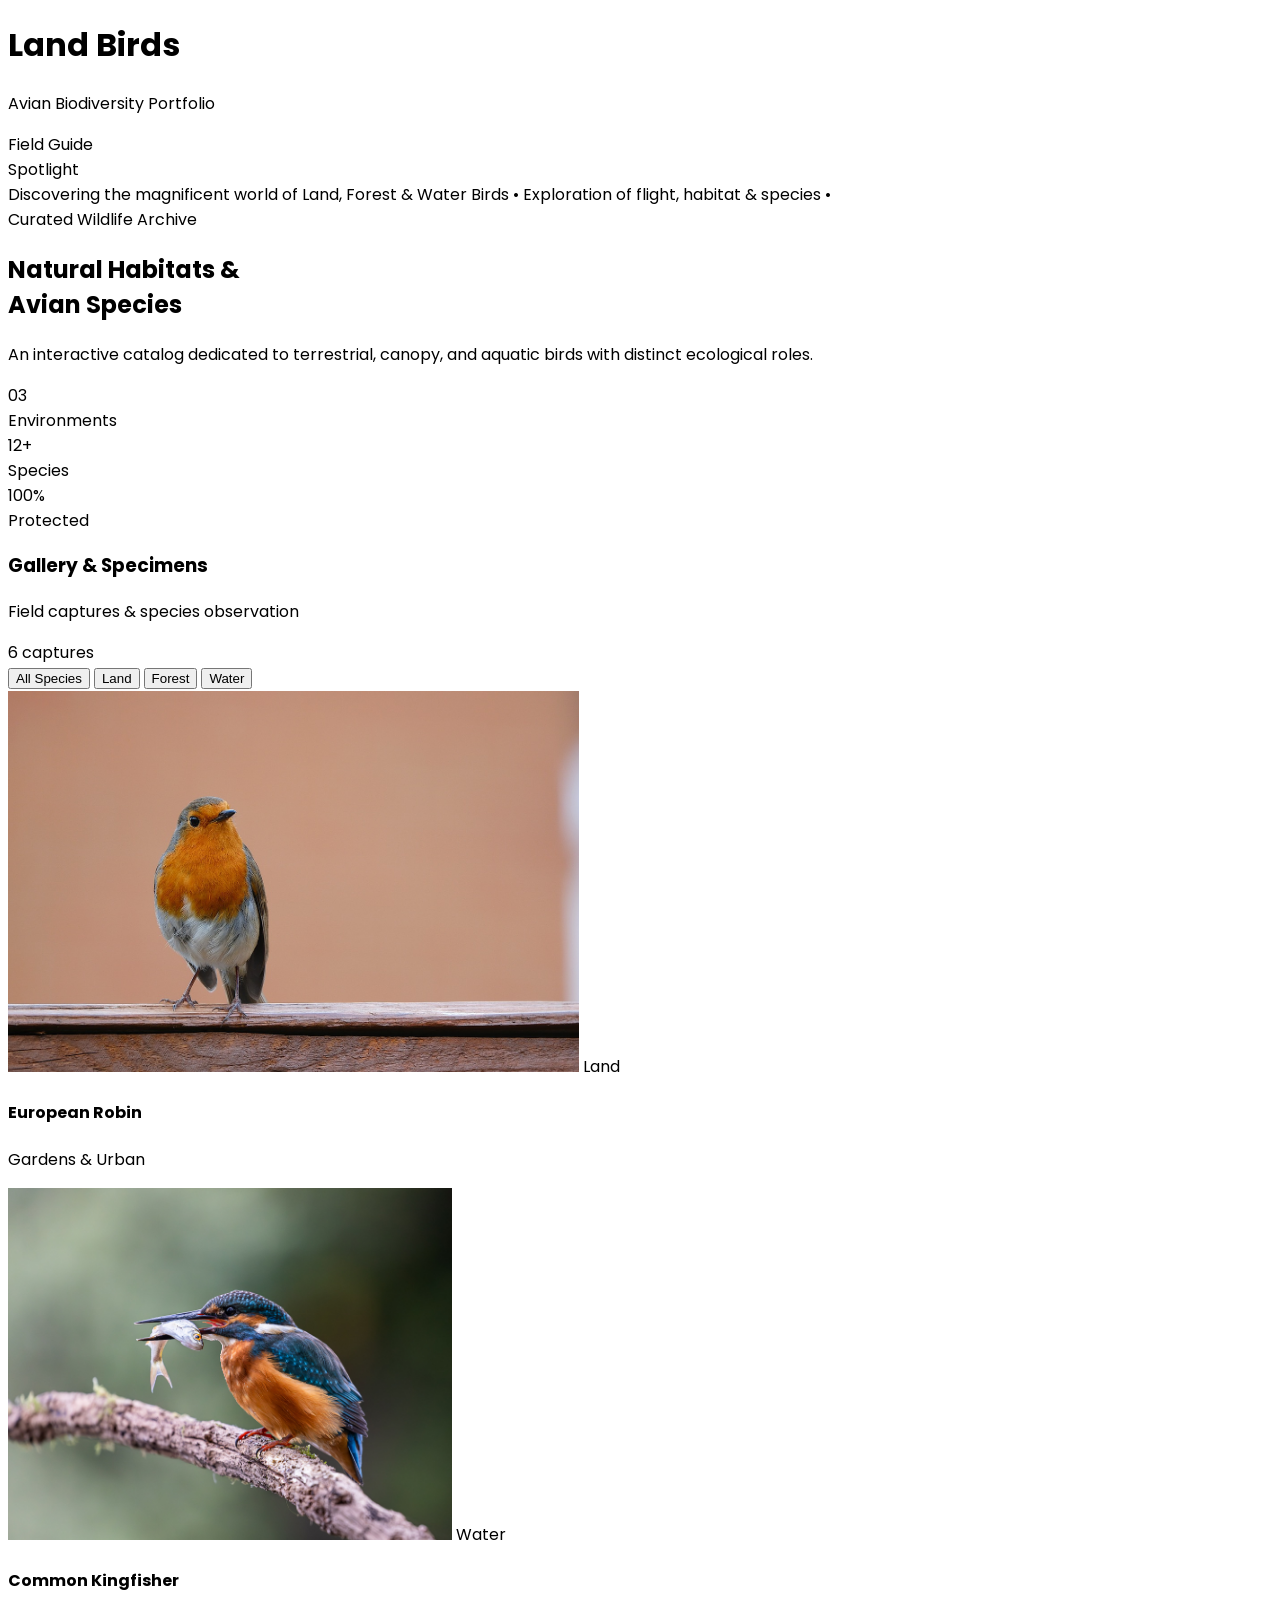
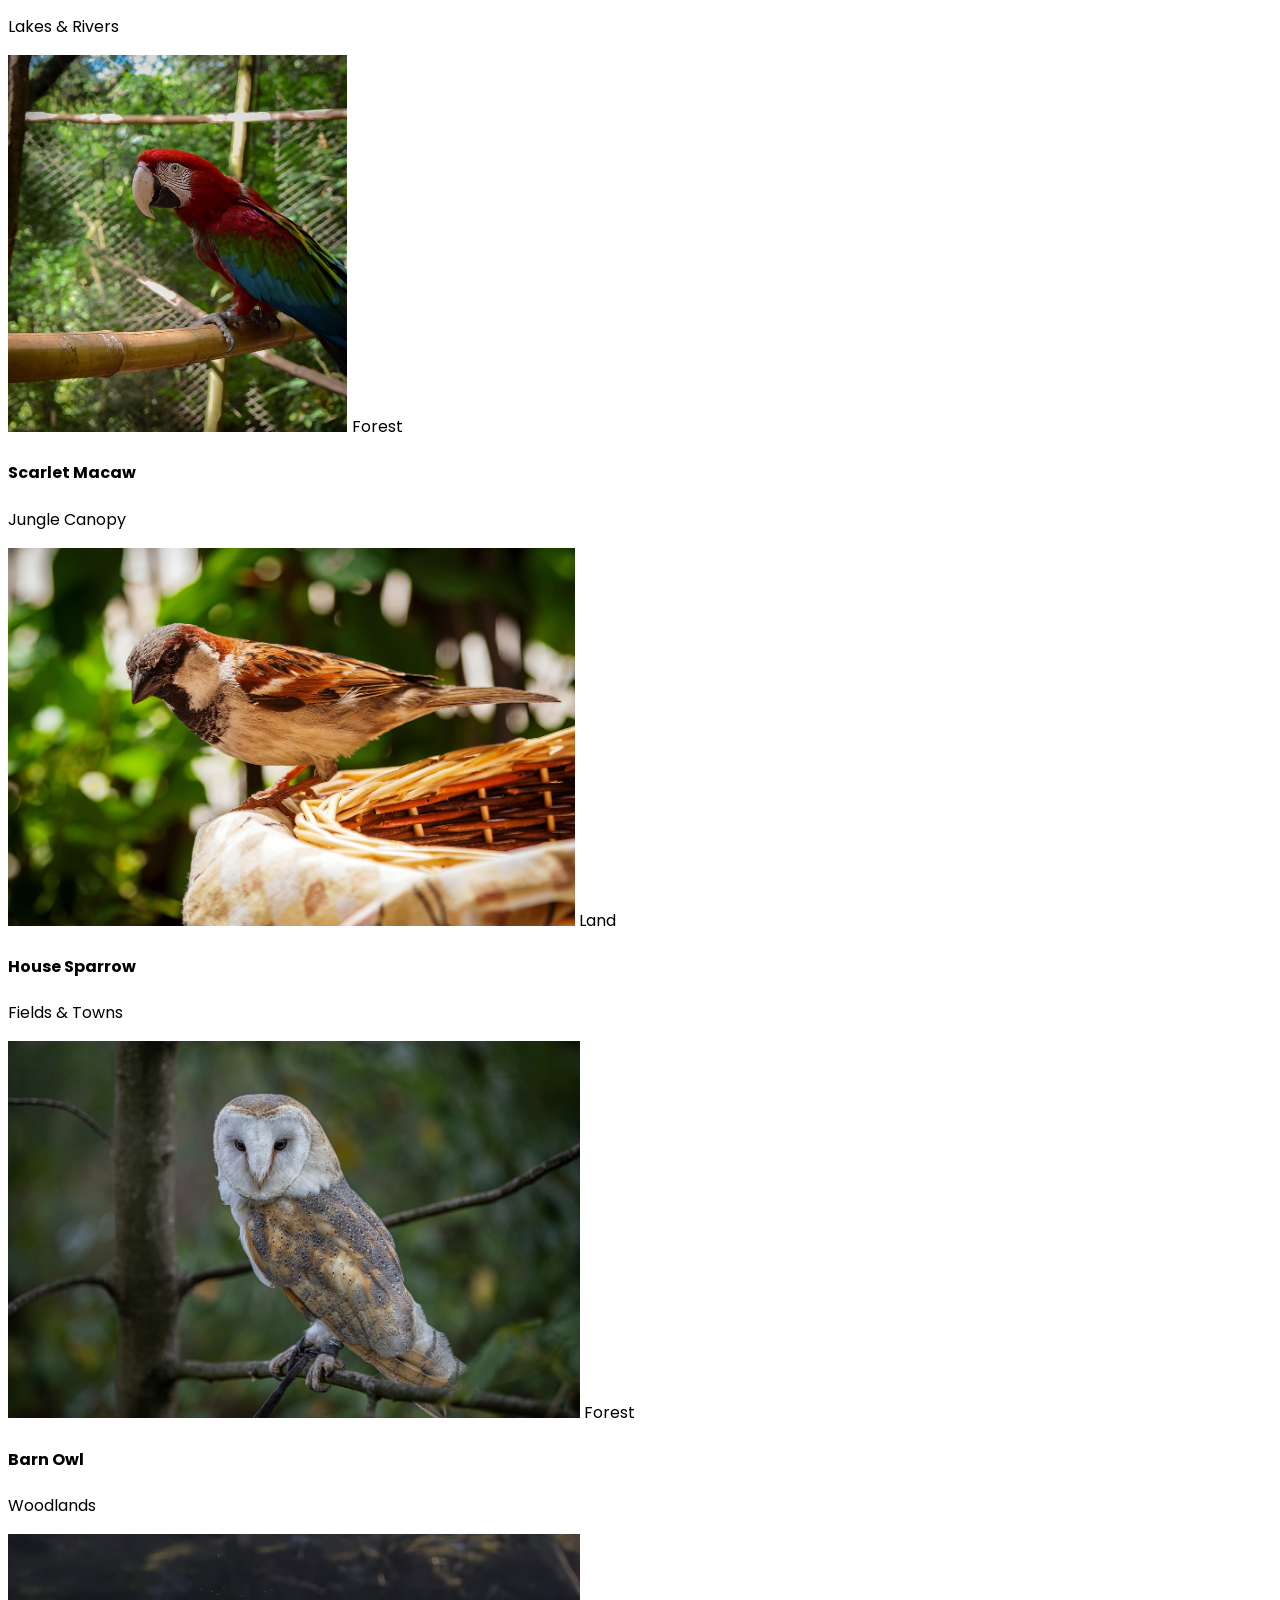
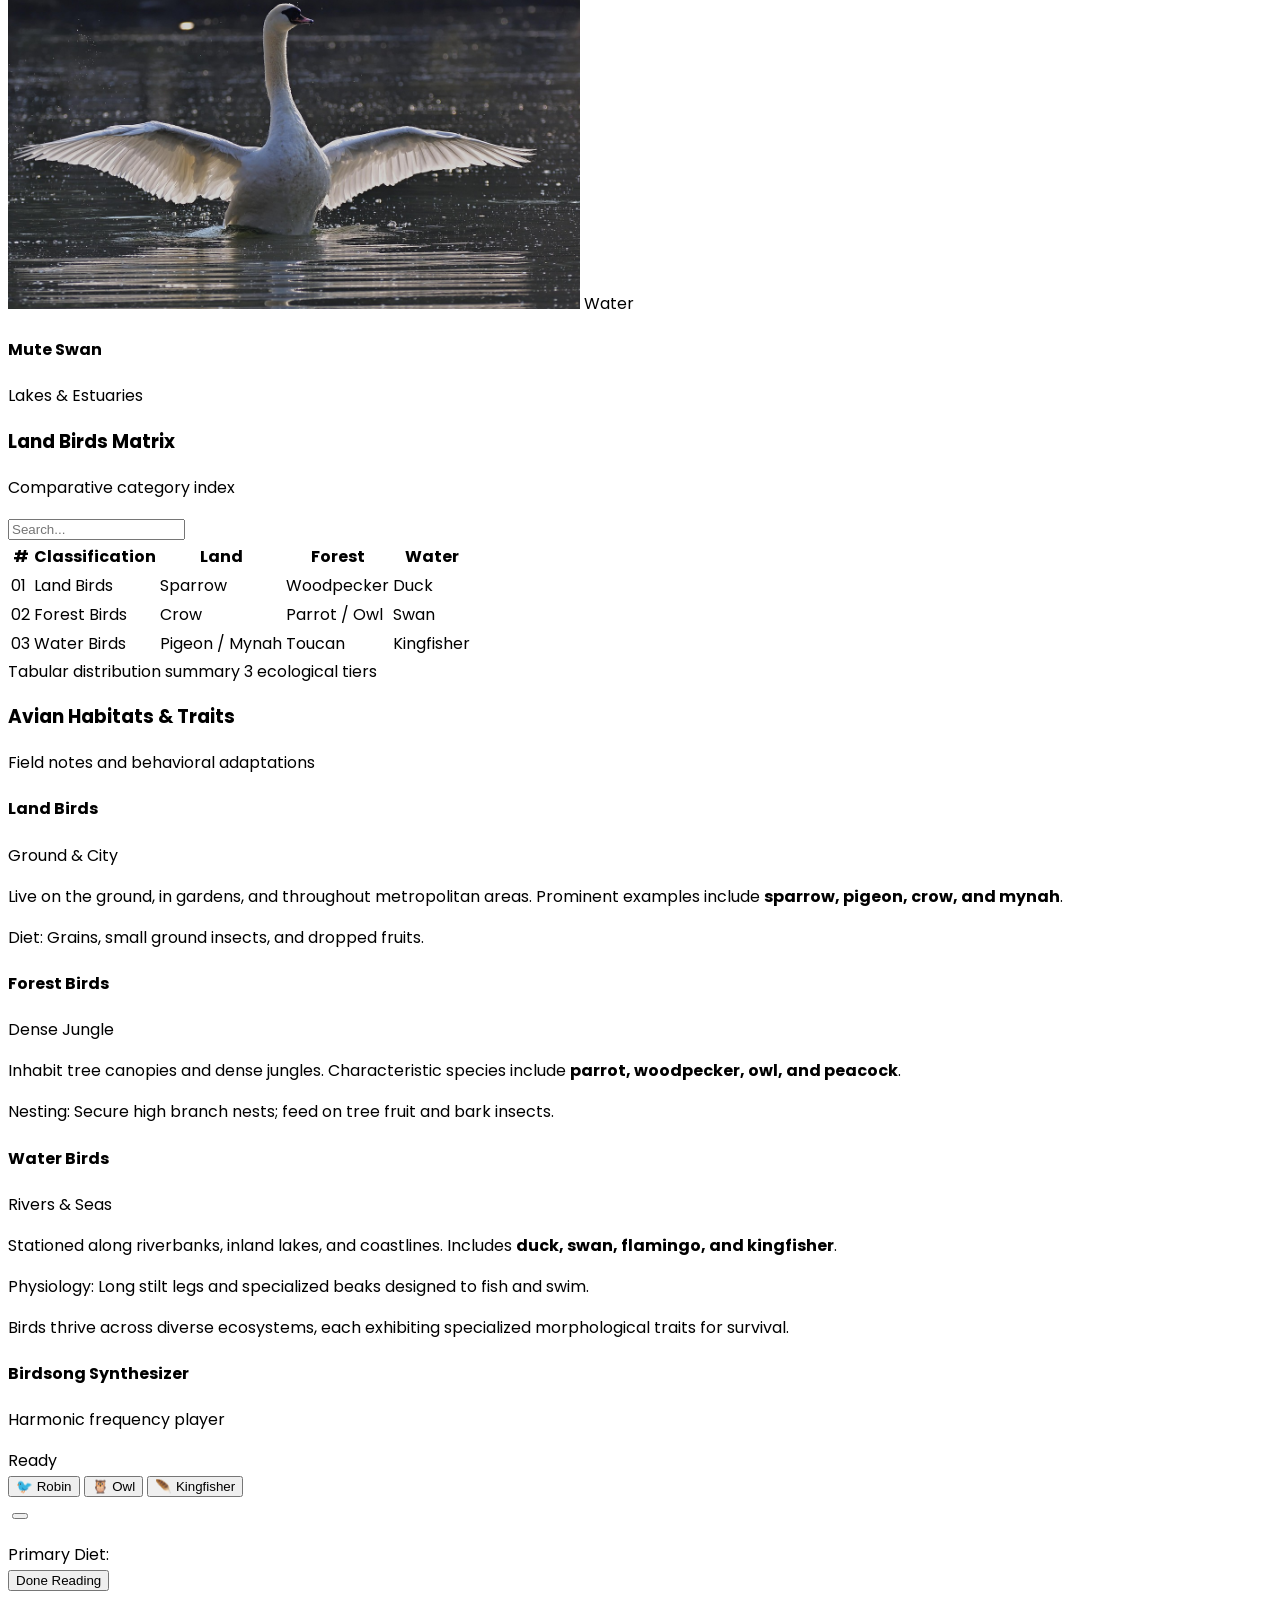
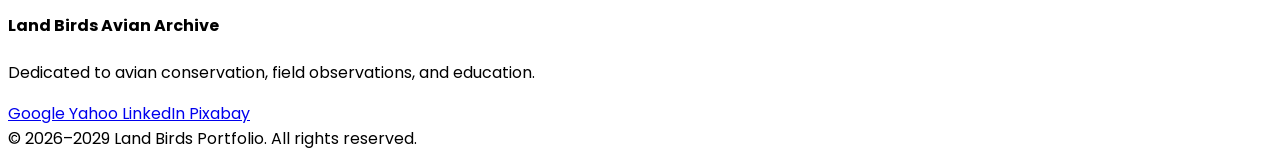
==== Land-birds/index.html @ 6da5135b "update" ====
<!DOCTYPE html>

<html lang="en">
<head>
<meta charset="utf-8"/>
<meta content="width=device-width, initial-scale=1.0" name="viewport"/>
<title>Land Birds Portfolio</title>
<!-- Tailwind CSS CDN -->
<script src="https://cdn.tailwindcss.com"></script>
<!-- Google Fonts Poppins -->
<link href="https://fonts.googleapis.com" rel="preconnect"/>
<link crossorigin="" href="https://fonts.gstatic.com" rel="preconnect"/>
<link href="https://fonts.googleapis.com/css2?family=Poppins:ital,wght@0,300;0,400;0,500;0,600;0,700;1,400&amp;display=swap" rel="stylesheet"/>
<!-- Lucide Icons CDN -->
<script src="https://unpkg.com/lucide@latest"></script>
<script>
        tailwind.config = {
            theme: {
                extend: {
                    fontFamily: {
                        sans: ['Poppins', 'sans-serif'],
                    },
                    colors: {
                        sage: {
                            50: '#f4f7f4',
                            100: '#e5ece5',
                            200: '#ceddce',
                            500: '#648d68',
                            700: '#3e5c41',
                            900: '#233726',
                        },
                        sand: {
                            50: '#faf8f5',
                            100: '#f3eee6',
                            200: '#e6ded0',
                        },
                        amberSoft: '#d97706',
                    }
                }
            }
        }
    </script>
<style>
        body {
            font-family: 'Poppins', sans-serif;
            -webkit-tap-highlight-color: transparent;
        }
        /* Custom subtle scrollbar */
        ::-webkit-scrollbar {
            width: 5px;
            height: 5px;
        }
        ::-webkit-scrollbar-track {
            background: #faf8f5;
        }
        ::-webkit-scrollbar-thumb {
            background: #ceddce;
            border-radius: 4px;
        }
        @keyframes subtlePulse {
            0%, 100% { opacity: 0.9; transform: scale(1); }
            50% { opacity: 1; transform: scale(1.02); }
        }
        .animate-subtle {
            animation: subtlePulse 4s ease-in-out infinite;
        }
    </style>
</head>
<body class="bg-sand-50 text-stone-800 antialiased selection:bg-sage-200 selection:text-sage-900 pb-16">
<!-- Top Brand Header (Explicitly NO navbar with Home/About buttons as requested) -->
<header class="pt-8 pb-5 px-5 bg-gradient-to-b from-sage-50 to-transparent">
<div class="max-w-md mx-auto flex items-center justify-between">
<div class="flex items-center space-x-3">
<div class="w-10 h-10 rounded-2xl bg-sage-500 flex items-center justify-center text-white shadow-sm shadow-sage-500/30">
<i class="w-5 h-5" data-lucide="feather"></i>
</div>
<div>
<h1 class="text-xl font-bold tracking-tight text-stone-800 flex items-center gap-1.5">
                        Land Birds
                        <span class="inline-block w-2 h-2 rounded-full bg-emerald-500"></span>
</h1>
<p class="text-xs text-stone-500 font-medium">Avian Biodiversity Portfolio</p>
</div>
</div>
<!-- Quick badge -->
<span class="inline-flex items-center gap-1 text-[11px] font-medium px-2.5 py-1 rounded-full bg-sage-100 text-sage-700 border border-sage-200/60">
<i class="w-3 h-3 text-sage-600" data-lucide="sparkles"></i> Field Guide
            </span>
</div>
</header>
<!-- Modern Animated Ticker (Clean modern replacement for legacy <marquee>) -->
<div class="max-w-md mx-auto px-4 mb-6">
<div class="relative overflow-hidden rounded-xl bg-sage-100/70 border border-sage-200/70 py-2.5 px-3 flex items-center gap-2">
<span class="shrink-0 flex items-center gap-1 text-[11px] font-semibold text-sage-700 uppercase tracking-wider bg-white/80 px-2 py-0.5 rounded-md shadow-xs">
<i class="w-3.5 h-3.5 text-sage-500" data-lucide="compass"></i> Spotlight
            </span>
<div class="relative w-full overflow-hidden whitespace-nowrap text-xs text-stone-600 font-medium">
<div class="inline-block animate-[marquee_18s_linear_infinite]">
                    Discovering the magnificent world of Land, Forest &amp; Water Birds • Exploration of flight, habitat &amp; species •
                </div>
</div>
</div>
</div>
<!-- Hero Showcase Section -->
<section class="max-w-md mx-auto px-4 mb-8">
<div class="relative rounded-3xl overflow-hidden bg-gradient-to-br from-stone-900 via-stone-800 to-sage-900 text-white p-6 shadow-xl shadow-stone-900/10">
<!-- Decorative soft glow -->
<div class="absolute -top-12 -right-12 w-44 h-44 bg-sage-500/25 rounded-full blur-2xl"></div>
<div class="absolute -bottom-10 -left-10 w-36 h-36 bg-amber-500/20 rounded-full blur-2xl"></div>
<div class="relative z-10">
<div class="inline-flex items-center gap-1.5 px-3 py-1 rounded-full bg-white/10 backdrop-blur-md text-[11px] font-medium text-emerald-200 mb-3 border border-white/10">
<i class="w-3.5 h-3.5" data-lucide="globe"></i> Curated Wildlife Archive
                </div>
<h2 class="text-2xl font-bold tracking-tight mb-2 leading-snug">
                    Natural Habitats &amp; <br/>Avian Species
                </h2>
<p class="text-stone-300 text-xs leading-relaxed mb-5 font-normal">
                    An interactive catalog dedicated to terrestrial, canopy, and aquatic birds with distinct ecological roles.
                </p>
<!-- Quick Stats row -->
<div class="grid grid-cols-3 gap-2 pt-3 border-t border-white/10 text-center">
<div class="bg-white/5 rounded-xl p-2">
<div class="text-base font-bold text-emerald-300">03</div>
<div class="text-[10px] text-stone-300 uppercase tracking-wider">Environments</div>
</div>
<div class="bg-white/5 rounded-xl p-2">
<div class="text-base font-bold text-amber-200">12+</div>
<div class="text-[10px] text-stone-300 uppercase tracking-wider">Species</div>
</div>
<div class="bg-white/5 rounded-xl p-2">
<div class="text-base font-bold text-sky-200">100%</div>
<div class="text-[10px] text-stone-300 uppercase tracking-wider">Protected</div>
</div>
</div>
</div>
</div>
</section>
<!-- Gallery / Land Birds Showcase (Modernised from the raw image grid with interactive filters) -->
<section class="max-w-md mx-auto px-4 mb-8">
<div class="flex items-center justify-between mb-3.5">
<div>
<h3 class="text-base font-bold text-stone-800 flex items-center gap-1.5">
<i class="w-4 h-4 text-sage-500" data-lucide="image"></i> Gallery &amp; Specimens
                </h3>
<p class="text-xs text-stone-500">Field captures &amp; species observation</p>
</div>
<span class="text-xs font-semibold px-2 py-0.5 bg-stone-200/70 text-stone-700 rounded-md" id="galleryCount">
                6 captures
            </span>
</div>
<!-- Filter pills (Interactive via Vanilla JS) -->
<div class="flex items-center gap-2 overflow-x-auto pb-2 mb-3 scrollbar-none text-xs">
<button class="gallery-tab active px-3.5 py-1.5 rounded-xl font-medium bg-sage-700 text-white transition-all shadow-sm" id="filter-all" onclick="filterGallery('all')">
                All Species
            </button>
<button class="gallery-tab px-3.5 py-1.5 rounded-xl font-medium bg-white text-stone-600 border border-stone-200 hover:border-sage-300 transition-all" id="filter-land" onclick="filterGallery('land')">
                Land
            </button>
<button class="gallery-tab px-3.5 py-1.5 rounded-xl font-medium bg-white text-stone-600 border border-stone-200 hover:border-sage-300 transition-all" id="filter-forest" onclick="filterGallery('forest')">
                Forest
            </button>
<button class="gallery-tab px-3.5 py-1.5 rounded-xl font-medium bg-white text-stone-600 border border-stone-200 hover:border-sage-300 transition-all" id="filter-water" onclick="filterGallery('water')">
                Water
            </button>
</div>
<!-- Visual cards grid -->
<div class="grid grid-cols-2 gap-3" id="galleryGrid">
<!-- Card 1: Robin / Land -->
<div class="gallery-item land bg-white rounded-2xl overflow-hidden border border-stone-200/70 shadow-sm hover:shadow-md transition-shadow group" onclick="openBirdModal('European Robin', 'Land Bird (Gardens &amp; Cities)', 'Known for its vibrant orange breast and musical birdsong. Feeds on seeds, small fruits, and insects on the ground.', 'https://images.unsplash.com/photo-1548802673-380ab8ebc7b7?auto=format&amp;fit=crop&amp;w=600&amp;q=80', 'Insects &amp; Berries')">
<div class="relative h-36 overflow-hidden bg-stone-100">
<img alt="European Robin" class="w-full h-full object-cover group-hover:scale-105 transition-transform duration-300" src="european land.png"/>
<span class="absolute top-2 left-2 px-2 py-0.5 bg-emerald-950/70 backdrop-blur-sm text-emerald-200 text-[10px] font-medium rounded-full">
                        Land
                    </span>
</div>
<div class="p-3">
<h4 class="font-semibold text-stone-800 text-sm">European Robin</h4>
<p class="text-[11px] text-stone-500 flex items-center gap-1 mt-0.5">
<i class="w-3 h-3 text-sage-500" data-lucide="map-pin"></i> Gardens &amp; Urban
                    </p>
</div>
</div>
<!-- Card 2: Kingfisher / Water -->
<div class="gallery-item water bg-white rounded-2xl overflow-hidden border border-stone-200/70 shadow-sm hover:shadow-md transition-shadow group" onclick="openBirdModal('Common Kingfisher', 'Water Bird (Rivers &amp; Canals)', 'Distinguished by dazzling sapphire plumage and dagger-like bill adapted for plunging diving to spear freshwater fish.', 'https://images.unsplash.com/photo-1555169062-013468b47731?auto=format&amp;fit=crop&amp;w=600&amp;q=80', 'Small Fish &amp; Crustaceans')">
<div class="relative h-36 overflow-hidden bg-stone-100">
<img alt="Common Kingfisher" class="w-full h-full object-cover group-hover:scale-105 transition-transform duration-300" src="kingfisher.png"/>
<span class="absolute top-2 left-2 px-2 py-0.5 bg-sky-950/70 backdrop-blur-sm text-sky-200 text-[10px] font-medium rounded-full">
                        Water
                    </span>
</div>
<div class="p-3">
<h4 class="font-semibold text-stone-800 text-sm">Common Kingfisher</h4>
<p class="text-[11px] text-stone-500 flex items-center gap-1 mt-0.5">
<i class="w-3 h-3 text-sky-500" data-lucide="map-pin"></i> Lakes &amp; Rivers
                    </p>
</div>
</div>
<!-- Card 3: Parrot / Forest -->
<div class="gallery-item forest bg-white rounded-2xl overflow-hidden border border-stone-200/70 shadow-sm hover:shadow-md transition-shadow group" onclick="openBirdModal('Scarlet Macaw', 'Forest Bird (Tropical Jungle)', 'Vivid rainforest inhabitant with a heavy curved bill to crack nuts and seeds in dense tree canopies.', 'https://images.unsplash.com/photo-1552728089-57bdde30beb3?auto=format&amp;fit=crop&amp;w=600&amp;q=80', 'Nuts, Seeds &amp; Fruits')">
<div class="relative h-36 overflow-hidden bg-stone-100">
<img alt="Scarlet Macaw" class="w-full h-full object-cover group-hover:scale-105 transition-transform duration-300" src="scarlet macaw.png"/>
<span class="absolute top-2 left-2 px-2 py-0.5 bg-amber-950/70 backdrop-blur-sm text-amber-200 text-[10px] font-medium rounded-full">
                        Forest
                    </span>
</div>
<div class="p-3">
<h4 class="font-semibold text-stone-800 text-sm">Scarlet Macaw</h4>
<p class="text-[11px] text-stone-500 flex items-center gap-1 mt-0.5">
<i class="w-3 h-3 text-amber-500" data-lucide="map-pin"></i> Jungle Canopy
                    </p>
</div>
</div>
<!-- Card 4: Sparrow / Land -->
<div class="gallery-item land bg-white rounded-2xl overflow-hidden border border-stone-200/70 shadow-sm hover:shadow-md transition-shadow group" onclick="openBirdModal('House Sparrow', 'Land Bird (Plains &amp; Cities)', 'Highly social, adaptable terrestrial bird foraging on the ground for scattered seeds and grain.', 'https://images.unsplash.com/photo-1579202673506-ca3ce28943ef?auto=format&amp;fit=crop&amp;w=600&amp;q=80', 'Grain &amp; Grass Seeds')">
<div class="relative h-36 overflow-hidden bg-stone-100">
<img alt="House Sparrow" class="w-full h-full object-cover group-hover:scale-105 transition-transform duration-300" src="house sparrow.png"/>
<span class="absolute top-2 left-2 px-2 py-0.5 bg-emerald-950/70 backdrop-blur-sm text-emerald-200 text-[10px] font-medium rounded-full">
                        Land
                    </span>
</div>
<div class="p-3">
<h4 class="font-semibold text-stone-800 text-sm">House Sparrow</h4>
<p class="text-[11px] text-stone-500 flex items-center gap-1 mt-0.5">
<i class="w-3 h-3 text-sage-500" data-lucide="map-pin"></i> Fields &amp; Towns
                    </p>
</div>
</div>
<!-- Card 5: Owl / Forest -->
<div class="gallery-item forest bg-white rounded-2xl overflow-hidden border border-stone-200/70 shadow-sm hover:shadow-md transition-shadow group" onclick="openBirdModal('Barn Owl', 'Forest &amp; Woodland Bird', 'Nocturnal raptor nesting in hollow trunks and high branches with whisper-silent flight and acute hearing.', 'https://images.unsplash.com/photo-1518992028580-6d97bdca06c3?auto=format&amp;fit=crop&amp;w=600&amp;q=80', 'Small Rodents')">
<div class="relative h-36 overflow-hidden bg-stone-100">
<img alt="Barn Owl" class="w-full h-full object-cover group-hover:scale-105 transition-transform duration-300" src="barn owl.png"/>
<span class="absolute top-2 left-2 px-2 py-0.5 bg-amber-950/70 backdrop-blur-sm text-amber-200 text-[10px] font-medium rounded-full">
                        Forest
                    </span>
</div>
<div class="p-3">
<h4 class="font-semibold text-stone-800 text-sm">Barn Owl</h4>
<p class="text-[11px] text-stone-500 flex items-center gap-1 mt-0.5">
<i class="w-3 h-3 text-amber-500" data-lucide="map-pin"></i> Woodlands
                    </p>
</div>
</div>
<!-- Card 6: Mute Swan / Water -->
<div class="gallery-item water bg-white rounded-2xl overflow-hidden border border-stone-200/70 shadow-sm hover:shadow-md transition-shadow group" onclick="openBirdModal('Graceful Swan', 'Water Bird (Wetlands &amp; Estuaries)', 'Famous graceful waterfowl with webbed feet and elongated neck optimized for submerged plant foraging.', 'https://images.unsplash.com/photo-1516467508483-a7212febe31a?auto=format&amp;fit=crop&amp;w=600&amp;q=80', 'Aquatic Vegetation')">
<div class="relative h-36 overflow-hidden bg-stone-100">
<img alt="Swan" class="w-full h-full object-cover group-hover:scale-105 transition-transform duration-300" src="mute swan.png"/>
<span class="absolute top-2 left-2 px-2 py-0.5 bg-sky-950/70 backdrop-blur-sm text-sky-200 text-[10px] font-medium rounded-full">
                        Water
                    </span>
</div>
<div class="p-3">
<h4 class="font-semibold text-stone-800 text-sm">Mute Swan</h4>
<p class="text-[11px] text-stone-500 flex items-center gap-1 mt-0.5">
<i class="w-3 h-3 text-sky-500" data-lucide="map-pin"></i> Lakes &amp; Estuaries
                    </p>
</div>
</div>
</div>
</section>
<!-- Modern Interactive Bird Table (Refined from legacy table border="2px") -->
<section class="max-w-md mx-auto px-4 mb-8">
<div class="mb-3.5 flex items-center justify-between">
<div>
<h3 class="text-base font-bold text-stone-800 flex items-center gap-1.5">
<i class="w-4 h-4 text-sage-500" data-lucide="table-properties"></i> Land Birds Matrix
                </h3>
<p class="text-xs text-stone-500">Comparative category index</p>
</div>
<div class="relative">
<input class="w-24 focus:w-32 transition-all text-xs bg-white border border-stone-200 rounded-lg pl-6 pr-2 py-1 focus:outline-none focus:border-sage-500" id="tableSearch" onkeyup="searchTable()" placeholder="Search..." type="text"/>
<i class="w-3 h-3 text-stone-400 absolute left-2 top-2" data-lucide="search"></i>
</div>
</div>
<div class="overflow-hidden rounded-2xl bg-white border border-stone-200/80 shadow-sm">
<div class="overflow-x-auto">
<table class="w-full text-left text-xs text-stone-600" id="birdsTable">
<thead class="bg-stone-100/70 text-stone-700 font-semibold border-b border-stone-200">
<tr>
<th class="py-2.5 px-3">#</th>
<th class="py-2.5 px-3">Classification</th>
<th class="py-2.5 px-3">Land</th>
<th class="py-2.5 px-3">Forest</th>
<th class="py-2.5 px-3">Water</th>
</tr>
</thead>
<tbody class="divide-y divide-stone-100">
<tr class="hover:bg-sand-50 transition-colors">
<td class="py-2.5 px-3 font-mono text-[11px] text-stone-400 font-semibold">01</td>
<td class="py-2.5 px-3 font-semibold text-sage-700">
<span class="inline-flex items-center gap-1 bg-sage-50 px-2 py-0.5 rounded text-sage-800">
                                    Land Birds
                                </span>
</td>
<td class="py-2.5 px-3 font-medium text-stone-800">Sparrow</td>
<td class="py-2.5 px-3">Woodpecker</td>
<td class="py-2.5 px-3">Duck</td>
</tr>
<tr class="hover:bg-sand-50 transition-colors">
<td class="py-2.5 px-3 font-mono text-[11px] text-stone-400 font-semibold">02</td>
<td class="py-2.5 px-3 font-semibold text-amber-700">
<span class="inline-flex items-center gap-1 bg-amber-50 px-2 py-0.5 rounded text-amber-800">
                                    Forest Birds
                                </span>
</td>
<td class="py-2.5 px-3">Crow</td>
<td class="py-2.5 px-3 font-medium text-stone-800">Parrot / Owl</td>
<td class="py-2.5 px-3">Swan</td>
</tr>
<tr class="hover:bg-sand-50 transition-colors">
<td class="py-2.5 px-3 font-mono text-[11px] text-stone-400 font-semibold">03</td>
<td class="py-2.5 px-3 font-semibold text-sky-700">
<span class="inline-flex items-center gap-1 bg-sky-50 px-2 py-0.5 rounded text-sky-800">
                                    Water Birds
                                </span>
</td>
<td class="py-2.5 px-3">Pigeon / Mynah</td>
<td class="py-2.5 px-3">Toucan</td>
<td class="py-2.5 px-3 font-medium text-stone-800">Kingfisher</td>
</tr>
</tbody>
</table>
</div>
<div class="px-3 py-2 bg-stone-50 border-t border-stone-200/60 text-[11px] text-stone-500 flex items-center justify-between">
<span>Tabular distribution summary</span>
<span class="font-medium text-sage-600">3 ecological tiers</span>
</div>
</div>
</section>
<!-- Essential Avian Insights & Facts (Modernised from the raw ol/ul content) -->
<section class="max-w-md mx-auto px-4 mb-8">
<div class="mb-3.5">
<h3 class="text-base font-bold text-stone-800 flex items-center gap-1.5">
<i class="w-4 h-4 text-sage-500" data-lucide="book-open"></i> Avian Habitats &amp; Traits
            </h3>
<p class="text-xs text-stone-500">Field notes and behavioral adaptations</p>
</div>
<div class="space-y-3">
<!-- Habitat Card 1: Land Birds -->
<div class="bg-white rounded-2xl p-4 border border-stone-200/70 shadow-sm">
<div class="flex items-start gap-3">
<div class="w-8 h-8 rounded-xl bg-emerald-100 text-emerald-700 flex items-center justify-center shrink-0 mt-0.5">
<i class="w-4 h-4" data-lucide="trees"></i>
</div>
<div class="flex-1">
<div class="flex items-center justify-between">
<h4 class="font-semibold text-stone-800 text-xs uppercase tracking-wider">Land Birds</h4>
<span class="text-[10px] font-medium text-emerald-700 bg-emerald-50 px-2 py-0.5 rounded">Ground &amp; City</span>
</div>
<p class="text-xs text-stone-600 mt-1 leading-relaxed">
                            Live on the ground, in gardens, and throughout metropolitan areas. Prominent examples include <strong class="text-stone-800 font-medium">sparrow, pigeon, crow, and mynah</strong>.
                        </p>
<div class="mt-2 text-[11px] text-stone-500 bg-stone-50 p-2 rounded-lg flex items-center gap-1.5">
<i class="w-3.5 h-3.5 text-stone-400 shrink-0" data-lucide="utensils"></i>
<span>Diet: Grains, small ground insects, and dropped fruits.</span>
</div>
</div>
</div>
</div>
<!-- Habitat Card 2: Forest Birds -->
<div class="bg-white rounded-2xl p-4 border border-stone-200/70 shadow-sm">
<div class="flex items-start gap-3">
<div class="w-8 h-8 rounded-xl bg-amber-100 text-amber-700 flex items-center justify-center shrink-0 mt-0.5">
<i class="w-4 h-4" data-lucide="shield"></i>
</div>
<div class="flex-1">
<div class="flex items-center justify-between">
<h4 class="font-semibold text-stone-800 text-xs uppercase tracking-wider">Forest Birds</h4>
<span class="text-[10px] font-medium text-amber-700 bg-amber-50 px-2 py-0.5 rounded">Dense Jungle</span>
</div>
<p class="text-xs text-stone-600 mt-1 leading-relaxed">
                            Inhabit tree canopies and dense jungles. Characteristic species include <strong class="text-stone-800 font-medium">parrot, woodpecker, owl, and peacock</strong>.
                        </p>
<div class="mt-2 text-[11px] text-stone-500 bg-stone-50 p-2 rounded-lg flex items-center gap-1.5">
<i class="w-3.5 h-3.5 text-stone-400 shrink-0" data-lucide="home"></i>
<span>Nesting: Secure high branch nests; feed on tree fruit and bark insects.</span>
</div>
</div>
</div>
</div>
<!-- Habitat Card 3: Water Birds -->
<div class="bg-white rounded-2xl p-4 border border-stone-200/70 shadow-sm">
<div class="flex items-start gap-3">
<div class="w-8 h-8 rounded-xl bg-sky-100 text-sky-700 flex items-center justify-center shrink-0 mt-0.5">
<i class="w-4 h-4" data-lucide="waves"></i>
</div>
<div class="flex-1">
<div class="flex items-center justify-between">
<h4 class="font-semibold text-stone-800 text-xs uppercase tracking-wider">Water Birds</h4>
<span class="text-[10px] font-medium text-sky-700 bg-sky-50 px-2 py-0.5 rounded">Rivers &amp; Seas</span>
</div>
<p class="text-xs text-stone-600 mt-1 leading-relaxed">
                            Stationed along riverbanks, inland lakes, and coastlines. Includes <strong class="text-stone-800 font-medium">duck, swan, flamingo, and kingfisher</strong>.
                        </p>
<div class="mt-2 text-[11px] text-stone-500 bg-stone-50 p-2 rounded-lg flex items-center gap-1.5">
<i class="w-3.5 h-3.5 text-stone-400 shrink-0" data-lucide="fish"></i>
<span>Physiology: Long stilt legs and specialized beaks designed to fish and swim.</span>
</div>
</div>
</div>
</div>
</div>
<!-- Key Takeaway banner -->
<div class="mt-4 p-3.5 rounded-2xl bg-sage-50 border border-sage-200 text-xs text-sage-800 flex items-center gap-2.5">
<div class="w-6 h-6 rounded-lg bg-sage-200 flex items-center justify-center shrink-0 text-sage-800">
<i class="w-3.5 h-3.5" data-lucide="info"></i>
</div>
<p class="font-medium leading-snug">
                Birds thrive across diverse ecosystems, each exhibiting specialized morphological traits for survival.
            </p>
</div>
</section>
<!-- Interactive Audio & Call Simulator (Engaging Vanilla JS Feature) -->
<section class="max-w-md mx-auto px-4 mb-8">
<div class="bg-gradient-to-r from-stone-800 to-stone-900 rounded-3xl p-5 text-white shadow-md">
<div class="flex items-center justify-between mb-3">
<div class="flex items-center gap-2">
<div class="w-8 h-8 rounded-lg bg-emerald-500/20 text-emerald-400 flex items-center justify-center">
<i class="w-4 h-4" data-lucide="volume-2"></i>
</div>
<div>
<h4 class="text-xs font-bold uppercase tracking-wider text-stone-200">Birdsong Synthesizer</h4>
<p class="text-[11px] text-stone-400">Harmonic frequency player</p>
</div>
</div>
<span class="text-[10px] bg-stone-800 px-2 py-0.5 rounded text-emerald-400 border border-emerald-500/30" id="soundStatus">Ready</span>
</div>
<div class="grid grid-cols-3 gap-2 mt-2">
<button class="p-2.5 rounded-xl bg-white/10 hover:bg-white/20 active:scale-95 transition text-center text-xs" onclick="playBirdChirp(800, 1200, 'Robin Song')">
<span class="block text-base mb-1">🐦</span>
<span class="text-[11px] font-medium text-stone-200">Robin</span>
</button>
<button class="p-2.5 rounded-xl bg-white/10 hover:bg-white/20 active:scale-95 transition text-center text-xs" onclick="playBirdChirp(350, 220, 'Barn Owl Hoot')">
<span class="block text-base mb-1">🦉</span>
<span class="text-[11px] font-medium text-stone-200">Owl</span>
</button>
<button class="p-2.5 rounded-xl bg-white/10 hover:bg-white/20 active:scale-95 transition text-center text-xs" onclick="playBirdChirp(1500, 1900, 'Kingfisher Trill')">
<span class="block text-base mb-1">🪶</span>
<span class="text-[11px] font-medium text-stone-200">Kingfisher</span>
</button>
</div>
</div>
</section>
<!-- Modal for Bird Detail (Interactive Vanilla JS) -->
<div class="fixed inset-0 z-50 bg-stone-900/60 backdrop-blur-sm hidden items-center justify-center p-4" id="birdModal">
<div class="bg-white rounded-3xl max-w-sm w-full overflow-hidden shadow-2xl transform transition-all">
<div class="relative h-48 bg-stone-100">
<img alt="" class="w-full h-full object-cover" id="modalImg" src=""/>
<button class="absolute top-3 right-3 w-8 h-8 rounded-full bg-stone-900/60 text-white flex items-center justify-center backdrop-blur-md hover:bg-stone-900" onclick="closeBirdModal()">
<i class="w-4 h-4" data-lucide="x"></i>
</button>
<span class="absolute bottom-3 left-3 px-2.5 py-1 bg-stone-900/80 text-white text-[11px] font-medium rounded-full backdrop-blur-md" id="modalCategory"></span>
</div>
<div class="p-5">
<h3 class="text-lg font-bold text-stone-800" id="modalTitle"></h3>
<p class="text-xs text-stone-600 mt-2 leading-relaxed" id="modalDesc"></p>
<div class="mt-4 pt-3 border-t border-stone-100 flex items-center justify-between text-xs text-stone-500">
<span class="flex items-center gap-1">
<i class="w-3.5 h-3.5 text-sage-500" data-lucide="compass"></i> Primary Diet:
                    </span>
<span class="font-semibold text-stone-700" id="modalDiet"></span>
</div>
<button class="w-full mt-4 py-2.5 bg-sage-700 hover:bg-sage-800 active:scale-[0.98] text-white rounded-xl text-xs font-semibold transition" onclick="closeBirdModal()">
                    Done Reading
                </button>
</div>
</div>
</div>
<!-- Modern Footer (Replaces raw footer links & copyright 2026-2029) -->
<footer class="max-w-md mx-auto px-5 pt-8 border-t border-stone-200/80">
<div class="flex flex-col items-center text-center">
<!-- Brand emblem -->
<div class="w-9 h-9 rounded-xl bg-sage-100 text-sage-700 flex items-center justify-center mb-3">
<i class="w-4 h-4" data-lucide="feather"></i>
</div>
<h4 class="font-bold text-stone-800 text-sm">Land Birds Avian Archive</h4>
<p class="text-[11px] text-stone-500 mt-1 max-w-xs">
                Dedicated to avian conservation, field observations, and education.
            </p>
<!-- Social / Reference Links from user's code -->
<div class="flex flex-wrap items-center justify-center gap-2 mt-4 text-xs font-medium text-stone-600">
<a class="px-3 py-1.5 rounded-lg bg-white border border-stone-200 hover:border-sage-400 hover:text-sage-700 transition flex items-center gap-1" href="https://www.google.com/search?q=land+birds" target="_blank">
<i class="w-3 h-3 text-stone-400" data-lucide="search"></i> Google
                </a>
<a class="px-3 py-1.5 rounded-lg bg-white border border-stone-200 hover:border-sage-400 hover:text-sage-700 transition flex items-center gap-1" href="https://www.yahoo.com" target="_blank">
<i class="w-3 h-3 text-stone-400" data-lucide="external-link"></i> Yahoo
                </a>
<a class="px-3 py-1.5 rounded-lg bg-white border border-stone-200 hover:border-sage-400 hover:text-sage-700 transition flex items-center gap-1" href="https://www.linkedin.com" target="_blank">
<i class="w-3 h-3 text-stone-400" data-lucide="share-2"></i> LinkedIn
                </a>
<a class="px-3 py-1.5 rounded-lg bg-white border border-stone-200 hover:border-sage-400 hover:text-sage-700 transition flex items-center gap-1" href="https://pixabay.com" target="_blank">
<i class="w-3 h-3 text-stone-400" data-lucide="camera"></i> Pixabay
                </a>
</div>
<!-- Copyright from user requirement (&copy; 2026-2029) -->
<div class="mt-6 text-[11px] text-stone-400 font-medium">
                © 2026–2029 Land Birds Portfolio. All rights reserved.
            </div>
</div>
</footer>
<!-- Vanilla JavaScript Functionality -->
<script>
        // Initialize Lucide icons
        lucide.createIcons();

        // 1. Gallery Filtering logic
        function filterGallery(category) {
            const items = document.querySelectorAll('.gallery-item');
            const buttons = document.querySelectorAll('.gallery-tab');
            let visibleCount = 0;

            // Update tab styles
            buttons.forEach(btn => {
                btn.classList.remove('bg-sage-700', 'text-white');
                btn.classList.add('bg-white', 'text-stone-600', 'border', 'border-stone-200');
            });
            const activeBtn = document.getElementById('filter-' + category);
            if (activeBtn) {
                activeBtn.classList.remove('bg-white', 'text-stone-600', 'border', 'border-stone-200');
                activeBtn.classList.add('bg-sage-700', 'text-white');
            }

            items.forEach(item => {
                if (category === 'all' || item.classList.contains(category)) {
                    item.style.display = 'block';
                    visibleCount++;
                } else {
                    item.style.display = 'none';
                }
            });

            document.getElementById('galleryCount').innerText = `${visibleCount} captures`;
        }

        // 2. Table search filtering logic
        function searchTable() {
            const input = document.getElementById('tableSearch');
            const filter = input.value.toLowerCase();
            const table = document.getElementById('birdsTable');
            const rows = table.getElementsByTagName('tr');

            for (let i = 1; i < rows.length; i++) {
                const text = rows[i].textContent || rows[i].innerText;
                if (text.toLowerCase().indexOf(filter) > -1) {
                    rows[i].style.display = '';
                } else {
                    rows[i].style.display = 'none';
                }
            }
        }

        // 3. Modal details
        function openBirdModal(title, category, desc, img, diet) {
            document.getElementById('modalTitle').innerText = title;
            document.getElementById('modalCategory').innerText = category;
            document.getElementById('modalDesc').innerText = desc;
            document.getElementById('modalDiet').innerText = diet;
            document.getElementById('modalImg').src = img;
            
            const modal = document.getElementById('birdModal');
            modal.classList.remove('hidden');
            modal.classList.add('flex');
            lucide.createIcons();
        }

        function closeBirdModal() {
            const modal = document.getElementById('birdModal');
            modal.classList.add('hidden');
            modal.classList.remove('flex');
        }

        // Close on backdrop click
        document.getElementById('birdModal').addEventListener('click', function(e) {
            if (e.target === this) {
                closeBirdModal();
            }
        });

        // 4. Web Audio API synthesizer for chirps
        let audioCtx;
        function playBirdChirp(startFreq, endFreq, name) {
            try {
                if (!audioCtx) {
                    audioCtx = new (window.AudioContext || window.webkitAudioContext)();
                }
                const osc = audioCtx.createOscillator();
                const gain = audioCtx.createGain();

                osc.type = 'sine';
                const now = audioCtx.currentTime;
                
                // Frequency sweep simulating bird chirp
                osc.frequency.setValueAtTime(startFreq, now);
                osc.frequency.exponentialRampToValueAtTime(endFreq, now + 0.12);
                osc.frequency.exponentialRampToValueAtTime(startFreq * 1.1, now + 0.25);

                gain.gain.setValueAtTime(0.01, now);
                gain.gain.linearRampToValueAtTime(0.2, now + 0.05);
                gain.gain.exponentialRampToValueAtTime(0.001, now + 0.28);

                osc.connect(gain);
                gain.connect(audioCtx.destination);

                osc.start(now);
                osc.stop(now + 0.3);

                const status = document.getElementById('soundStatus');
                status.innerText = `Chirping: ${name}`;
                setTimeout(() => {
                    status.innerText = 'Ready';
                }, 1200);
            } catch (err) {
                console.log('Audio playback prevented or unsupported');
            }
        }
    </script>
</body>
</html>
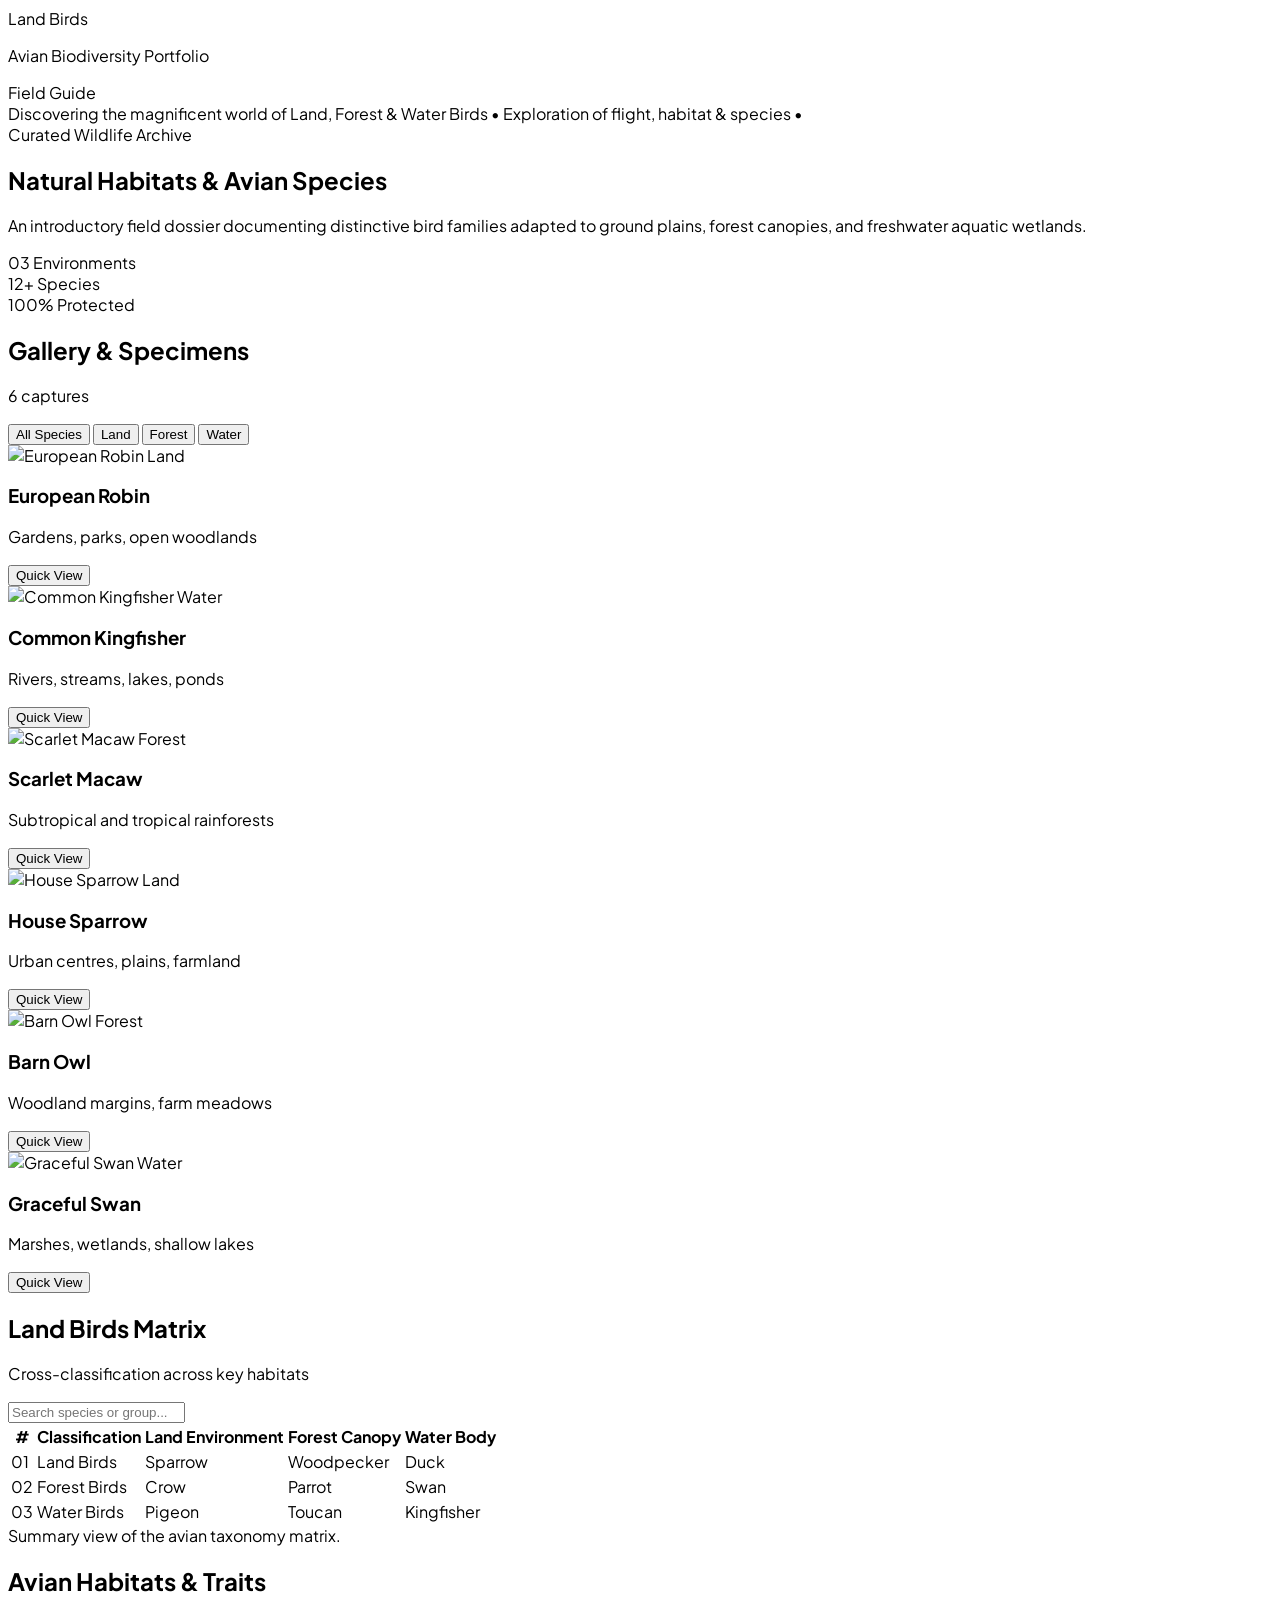
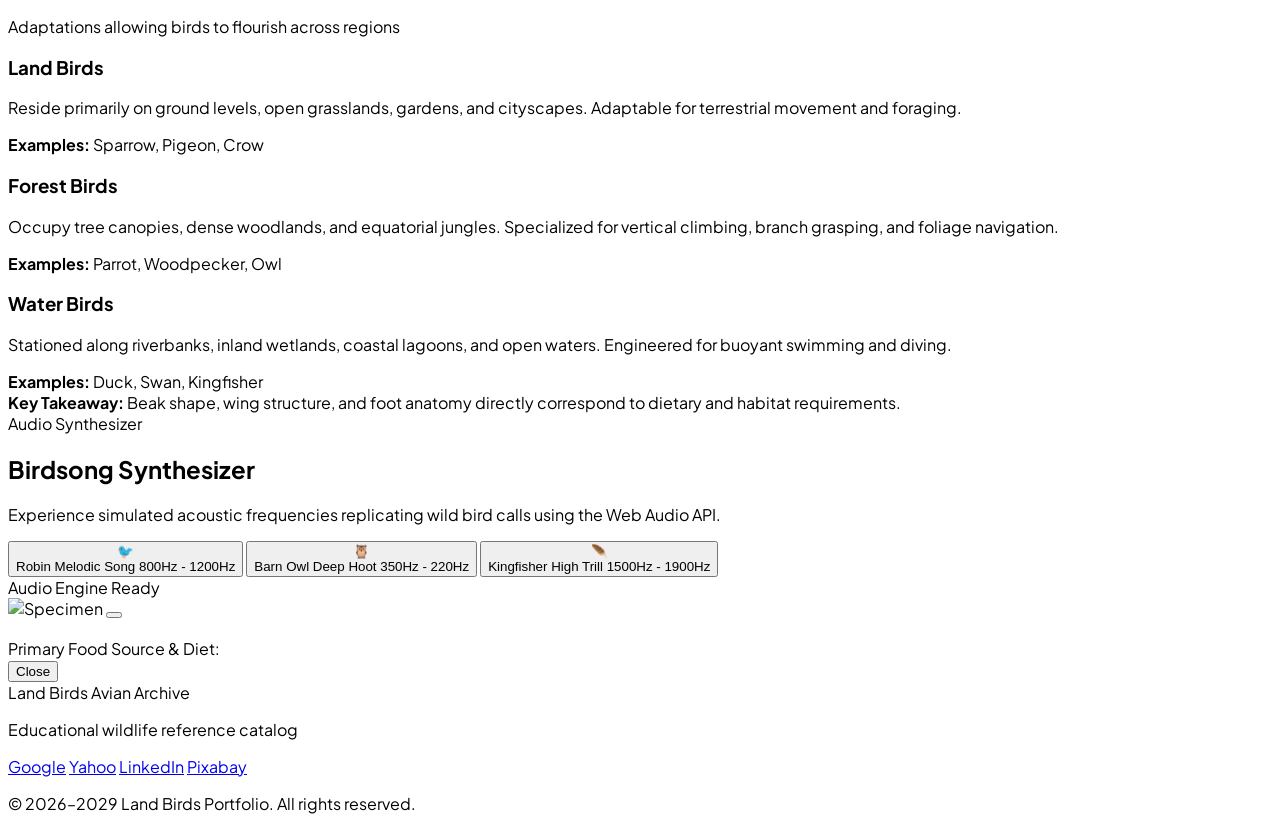
==== commit 21f95490: "File Update" ====
--- a/Land-birds/index.html
+++ b/Land-birds/index.html
@@ -1,16 +1,15 @@
 <!DOCTYPE html>
 
-<html lang="en">
-<head>
+<html class="scroll-smooth" lang="en"><head>
 <meta charset="utf-8"/>
 <meta content="width=device-width, initial-scale=1.0" name="viewport"/>
-<title>Land Birds Portfolio</title>
+<title>Land Birds — Avian Biodiversity Portfolio</title>
 <!-- Tailwind CSS CDN -->
-<script src="https://cdn.tailwindcss.com"></script>
-<!-- Google Fonts Poppins -->
+<script src="https://cdn.tailwindcss.com?plugins=forms,container-queries"></script>
+<!-- Google Fonts Poppins & Inter -->
 <link href="https://fonts.googleapis.com" rel="preconnect"/>
 <link crossorigin="" href="https://fonts.gstatic.com" rel="preconnect"/>
-<link href="https://fonts.googleapis.com/css2?family=Poppins:ital,wght@0,300;0,400;0,500;0,600;0,700;1,400&amp;display=swap" rel="stylesheet"/>
+<link href="https://fonts.googleapis.com/css2?family=Plus+Jakarta+Sans:wght@300;400;500;600;700;800&amp;family=Poppins:ital,wght@0,300;0,400;0,500;0,600;0,700;1,400&amp;display=swap" rel="stylesheet"/>
 <!-- Lucide Icons CDN -->
 <script src="https://unpkg.com/lucide@latest"></script>
 <script>
@@ -18,23 +17,30 @@
             theme: {
                 extend: {
                     fontFamily: {
-                        sans: ['Poppins', 'sans-serif'],
+                        sans: ['Plus Jakarta Sans', 'Poppins', 'sans-serif'],
+                        display: ['Poppins', 'sans-serif'],
                     },
                     colors: {
                         sage: {
                             50: '#f4f7f4',
-                            100: '#e5ece5',
-                            200: '#ceddce',
-                            500: '#648d68',
-                            700: '#3e5c41',
+                            100: '#e3ece3',
+                            200: '#c7dac7',
+                            300: '#9fc19f',
+                            400: '#75a476',
+                            500: '#548756',
+                            600: '#416c43',
+                            700: '#355637',
+                            800: '#2c452e',
                             900: '#233726',
+                            950: '#111d13',
                         },
                         sand: {
-                            50: '#faf8f5',
-                            100: '#f3eee6',
-                            200: '#e6ded0',
-                        },
-                        amberSoft: '#d97706',
+                            50: '#fcfbf9',
+                            100: '#f6f3ee',
+                            200: '#ede6dc',
+                            300: '#ddd0c0',
+                            800: '#473d31',
+                        }
                     }
                 }
             }
@@ -42,496 +48,472 @@
     </script>
 <style>
         body {
-            font-family: 'Poppins', sans-serif;
+            font-family: 'Plus Jakarta Sans', sans-serif;
             -webkit-tap-highlight-color: transparent;
         }
-        /* Custom subtle scrollbar */
+        /* Custom scrollbar */
         ::-webkit-scrollbar {
-            width: 5px;
-            height: 5px;
+            width: 8px;
+            height: 8px;
         }
         ::-webkit-scrollbar-track {
-            background: #faf8f5;
+            background: #f6f3ee;
         }
         ::-webkit-scrollbar-thumb {
-            background: #ceddce;
-            border-radius: 4px;
-        }
-        @keyframes subtlePulse {
-            0%, 100% { opacity: 0.9; transform: scale(1); }
-            50% { opacity: 1; transform: scale(1.02); }
-        }
-        .animate-subtle {
-            animation: subtlePulse 4s ease-in-out infinite;
+            background: #c7dac7;
+            border-radius: 9999px;
+        }
+        ::-webkit-scrollbar-thumb:hover {
+            background: #9fc19f;
         }
     </style>
 </head>
-<body class="bg-sand-50 text-stone-800 antialiased selection:bg-sage-200 selection:text-sage-900 pb-16">
-<!-- Top Brand Header (Explicitly NO navbar with Home/About buttons as requested) -->
-<header class="pt-8 pb-5 px-5 bg-gradient-to-b from-sage-50 to-transparent">
-<div class="max-w-md mx-auto flex items-center justify-between">
-<div class="flex items-center space-x-3">
-<div class="w-10 h-10 rounded-2xl bg-sage-500 flex items-center justify-center text-white shadow-sm shadow-sage-500/30">
+<body class="bg-sand-50 text-stone-800 antialiased selection:bg-sage-200 selection:text-sage-900 min-h-screen flex flex-col">
+<!-- 1. Header -->
+<header class="sticky top-0 z-40 bg-sand-50/90 backdrop-blur-md border-b border-stone-200/80 transition-all">
+<div class="max-w-5xl mx-auto px-6 h-20 flex items-center justify-between">
+<div class="flex items-center gap-3">
+<div class="w-10 h-10 rounded-2xl bg-sage-700 flex items-center justify-center text-white shadow-md shadow-sage-700/20">
 <i class="w-5 h-5" data-lucide="feather"></i>
 </div>
 <div>
-<h1 class="text-xl font-bold tracking-tight text-stone-800 flex items-center gap-1.5">
-                        Land Birds
-                        <span class="inline-block w-2 h-2 rounded-full bg-emerald-500"></span>
-</h1>
-<p class="text-xs text-stone-500 font-medium">Avian Biodiversity Portfolio</p>
-</div>
-</div>
-<!-- Quick badge -->
-<span class="inline-flex items-center gap-1 text-[11px] font-medium px-2.5 py-1 rounded-full bg-sage-100 text-sage-700 border border-sage-200/60">
-<i class="w-3 h-3 text-sage-600" data-lucide="sparkles"></i> Field Guide
+<div class="flex items-center gap-2">
+<span class="text-xl font-bold font-display text-stone-900 tracking-tight">Land Birds</span>
+<span class="w-2 h-2 rounded-full bg-emerald-500 inline-block"></span>
+</div>
+<p class="text-[11px] text-stone-500 font-medium">Avian Biodiversity Portfolio</p>
+</div>
+</div>
+<div>
+<span class="inline-flex items-center gap-1.5 px-3 py-1.5 rounded-full bg-sage-100 text-sage-800 text-xs font-semibold border border-sage-200">
+<i class="w-3.5 h-3.5 text-sage-600" data-lucide="compass"></i> Field Guide
+                </span>
+</div>
+</div>
+</header>
+<!-- 2. Ticker / Spotlight Banner -->
+<div class="bg-sage-900 text-white text-xs py-2.5 px-4 overflow-hidden border-b border-sage-800">
+<div class="max-w-5xl mx-auto flex items-center justify-center text-center">
+<span class="text-stone-300 font-medium tracking-wide">
+                Discovering the magnificent world of Land, Forest &amp; Water Birds • Exploration of flight, habitat &amp; species •
             </span>
 </div>
-</header>
-<!-- Modern Animated Ticker (Clean modern replacement for legacy <marquee>) -->
-<div class="max-w-md mx-auto px-4 mb-6">
-<div class="relative overflow-hidden rounded-xl bg-sage-100/70 border border-sage-200/70 py-2.5 px-3 flex items-center gap-2">
-<span class="shrink-0 flex items-center gap-1 text-[11px] font-semibold text-sage-700 uppercase tracking-wider bg-white/80 px-2 py-0.5 rounded-md shadow-xs">
-<i class="w-3.5 h-3.5 text-sage-500" data-lucide="compass"></i> Spotlight
-            </span>
-<div class="relative w-full overflow-hidden whitespace-nowrap text-xs text-stone-600 font-medium">
-<div class="inline-block animate-[marquee_18s_linear_infinite]">
-                    Discovering the magnificent world of Land, Forest &amp; Water Birds • Exploration of flight, habitat &amp; species •
-                </div>
-</div>
-</div>
-</div>
-<!-- Hero Showcase Section -->
-<section class="max-w-md mx-auto px-4 mb-8">
-<div class="relative rounded-3xl overflow-hidden bg-gradient-to-br from-stone-900 via-stone-800 to-sage-900 text-white p-6 shadow-xl shadow-stone-900/10">
-<!-- Decorative soft glow -->
-<div class="absolute -top-12 -right-12 w-44 h-44 bg-sage-500/25 rounded-full blur-2xl"></div>
-<div class="absolute -bottom-10 -left-10 w-36 h-36 bg-amber-500/20 rounded-full blur-2xl"></div>
-<div class="relative z-10">
-<div class="inline-flex items-center gap-1.5 px-3 py-1 rounded-full bg-white/10 backdrop-blur-md text-[11px] font-medium text-emerald-200 mb-3 border border-white/10">
-<i class="w-3.5 h-3.5" data-lucide="globe"></i> Curated Wildlife Archive
-                </div>
-<h2 class="text-2xl font-bold tracking-tight mb-2 leading-snug">
-                    Natural Habitats &amp; <br/>Avian Species
-                </h2>
-<p class="text-stone-300 text-xs leading-relaxed mb-5 font-normal">
-                    An interactive catalog dedicated to terrestrial, canopy, and aquatic birds with distinct ecological roles.
-                </p>
-<!-- Quick Stats row -->
-<div class="grid grid-cols-3 gap-2 pt-3 border-t border-white/10 text-center">
-<div class="bg-white/5 rounded-xl p-2">
-<div class="text-base font-bold text-emerald-300">03</div>
-<div class="text-[10px] text-stone-300 uppercase tracking-wider">Environments</div>
-</div>
-<div class="bg-white/5 rounded-xl p-2">
-<div class="text-base font-bold text-amber-200">12+</div>
-<div class="text-[10px] text-stone-300 uppercase tracking-wider">Species</div>
-</div>
-<div class="bg-white/5 rounded-xl p-2">
-<div class="text-base font-bold text-sky-200">100%</div>
-<div class="text-[10px] text-stone-300 uppercase tracking-wider">Protected</div>
+</div>
+<main class="flex-grow">
+<!-- 3. Hero Showcase -->
+<section class="max-w-5xl mx-auto px-6 py-12">
+<div class="bg-gradient-to-b from-sage-100/70 to-sand-100/50 rounded-3xl p-8 border border-sage-200/80 shadow-sm relative overflow-hidden">
+<div class="relative z-10 max-w-2xl">
+<span class="inline-flex items-center gap-1.5 text-xs font-bold uppercase tracking-wider text-sage-800 bg-white/80 backdrop-blur-sm px-3 py-1 rounded-md border border-sage-200 mb-4">
+<i class="w-3.5 h-3.5 text-sage-600" data-lucide="bookmark"></i> Curated Wildlife Archive
+                    </span>
+<h1 class="text-3xl sm:text-4xl font-extrabold text-stone-900 font-display tracking-tight leading-tight">
+                        Natural Habitats &amp; Avian Species
+                    </h1>
+<p class="text-stone-600 text-sm sm:text-base mt-3 leading-relaxed">
+                        An introductory field dossier documenting distinctive bird families adapted to ground plains, forest canopies, and freshwater aquatic wetlands.
+                    </p>
+<div class="grid grid-cols-3 gap-4 mt-8 pt-6 border-t border-sage-200/80">
+<div class="bg-white/90 backdrop-blur-sm rounded-2xl p-4 border border-sage-200/60 shadow-xs">
+<span class="block text-2xl font-extrabold text-stone-900 font-display">03</span>
+<span class="text-xs font-semibold text-sage-700">Environments</span>
+</div>
+<div class="bg-white/90 backdrop-blur-sm rounded-2xl p-4 border border-sage-200/60 shadow-xs">
+<span class="block text-2xl font-extrabold text-stone-900 font-display">12+</span>
+<span class="text-xs font-semibold text-amber-700">Species</span>
+</div>
+<div class="bg-white/90 backdrop-blur-sm rounded-2xl p-4 border border-sage-200/60 shadow-xs">
+<span class="block text-2xl font-extrabold text-stone-900 font-display">100%</span>
+<span class="text-xs font-semibold text-emerald-700">Protected</span>
 </div>
 </div>
 </div>
 </div>
 </section>
-<!-- Gallery / Land Birds Showcase (Modernised from the raw image grid with interactive filters) -->
-<section class="max-w-md mx-auto px-4 mb-8">
-<div class="flex items-center justify-between mb-3.5">
-<div>
-<h3 class="text-base font-bold text-stone-800 flex items-center gap-1.5">
-<i class="w-4 h-4 text-sage-500" data-lucide="image"></i> Gallery &amp; Specimens
-                </h3>
-<p class="text-xs text-stone-500">Field captures &amp; species observation</p>
-</div>
-<span class="text-xs font-semibold px-2 py-0.5 bg-stone-200/70 text-stone-700 rounded-md" id="galleryCount">
-                6 captures
-            </span>
-</div>
-<!-- Filter pills (Interactive via Vanilla JS) -->
-<div class="flex items-center gap-2 overflow-x-auto pb-2 mb-3 scrollbar-none text-xs">
-<button class="gallery-tab active px-3.5 py-1.5 rounded-xl font-medium bg-sage-700 text-white transition-all shadow-sm" id="filter-all" onclick="filterGallery('all')">
-                All Species
-            </button>
-<button class="gallery-tab px-3.5 py-1.5 rounded-xl font-medium bg-white text-stone-600 border border-stone-200 hover:border-sage-300 transition-all" id="filter-land" onclick="filterGallery('land')">
-                Land
-            </button>
-<button class="gallery-tab px-3.5 py-1.5 rounded-xl font-medium bg-white text-stone-600 border border-stone-200 hover:border-sage-300 transition-all" id="filter-forest" onclick="filterGallery('forest')">
-                Forest
-            </button>
-<button class="gallery-tab px-3.5 py-1.5 rounded-xl font-medium bg-white text-stone-600 border border-stone-200 hover:border-sage-300 transition-all" id="filter-water" onclick="filterGallery('water')">
-                Water
-            </button>
-</div>
-<!-- Visual cards grid -->
-<div class="grid grid-cols-2 gap-3" id="galleryGrid">
-<!-- Card 1: Robin / Land -->
-<div class="gallery-item land bg-white rounded-2xl overflow-hidden border border-stone-200/70 shadow-sm hover:shadow-md transition-shadow group" onclick="openBirdModal('European Robin', 'Land Bird (Gardens &amp; Cities)', 'Known for its vibrant orange breast and musical birdsong. Feeds on seeds, small fruits, and insects on the ground.', 'https://images.unsplash.com/photo-1548802673-380ab8ebc7b7?auto=format&amp;fit=crop&amp;w=600&amp;q=80', 'Insects &amp; Berries')">
-<div class="relative h-36 overflow-hidden bg-stone-100">
-<img alt="European Robin" class="w-full h-full object-cover group-hover:scale-105 transition-transform duration-300" src="european land.png"/>
-<span class="absolute top-2 left-2 px-2 py-0.5 bg-emerald-950/70 backdrop-blur-sm text-emerald-200 text-[10px] font-medium rounded-full">
+<!-- 4. Gallery & Specimens -->
+<section class="max-w-5xl mx-auto px-6 py-6" id="gallery">
+<div class="flex flex-col sm:flex-row sm:items-end justify-between gap-4 mb-6">
+<div>
+<h2 class="text-2xl font-extrabold text-stone-900 font-display">Gallery &amp; Specimens</h2>
+<p class="text-xs text-stone-500 mt-1"><span id="allCount">6</span> captures</p>
+</div>
+<div class="flex flex-wrap items-center gap-2">
+<button class="gallery-tab active px-3.5 py-1.5 rounded-full text-xs font-semibold bg-sage-700 text-white shadow-xs" id="filter-all" onclick="filterGallery('all')">
+                        All Species
+                    </button>
+<button class="gallery-tab px-3.5 py-1.5 rounded-full text-xs font-semibold bg-stone-100 text-stone-600 hover:text-stone-900" id="filter-land" onclick="filterGallery('land')">
                         Land
-                    </span>
-</div>
-<div class="p-3">
-<h4 class="font-semibold text-stone-800 text-sm">European Robin</h4>
-<p class="text-[11px] text-stone-500 flex items-center gap-1 mt-0.5">
-<i class="w-3 h-3 text-sage-500" data-lucide="map-pin"></i> Gardens &amp; Urban
-                    </p>
-</div>
-</div>
-<!-- Card 2: Kingfisher / Water -->
-<div class="gallery-item water bg-white rounded-2xl overflow-hidden border border-stone-200/70 shadow-sm hover:shadow-md transition-shadow group" onclick="openBirdModal('Common Kingfisher', 'Water Bird (Rivers &amp; Canals)', 'Distinguished by dazzling sapphire plumage and dagger-like bill adapted for plunging diving to spear freshwater fish.', 'https://images.unsplash.com/photo-1555169062-013468b47731?auto=format&amp;fit=crop&amp;w=600&amp;q=80', 'Small Fish &amp; Crustaceans')">
-<div class="relative h-36 overflow-hidden bg-stone-100">
-<img alt="Common Kingfisher" class="w-full h-full object-cover group-hover:scale-105 transition-transform duration-300" src="kingfisher.png"/>
-<span class="absolute top-2 left-2 px-2 py-0.5 bg-sky-950/70 backdrop-blur-sm text-sky-200 text-[10px] font-medium rounded-full">
+                    </button>
+<button class="gallery-tab px-3.5 py-1.5 rounded-full text-xs font-semibold bg-stone-100 text-stone-600 hover:text-stone-900" id="filter-forest" onclick="filterGallery('forest')">
+                        Forest
+                    </button>
+<button class="gallery-tab px-3.5 py-1.5 rounded-full text-xs font-semibold bg-stone-100 text-stone-600 hover:text-stone-900" id="filter-water" onclick="filterGallery('water')">
                         Water
-                    </span>
-</div>
-<div class="p-3">
-<h4 class="font-semibold text-stone-800 text-sm">Common Kingfisher</h4>
-<p class="text-[11px] text-stone-500 flex items-center gap-1 mt-0.5">
-<i class="w-3 h-3 text-sky-500" data-lucide="map-pin"></i> Lakes &amp; Rivers
-                    </p>
-</div>
-</div>
-<!-- Card 3: Parrot / Forest -->
-<div class="gallery-item forest bg-white rounded-2xl overflow-hidden border border-stone-200/70 shadow-sm hover:shadow-md transition-shadow group" onclick="openBirdModal('Scarlet Macaw', 'Forest Bird (Tropical Jungle)', 'Vivid rainforest inhabitant with a heavy curved bill to crack nuts and seeds in dense tree canopies.', 'https://images.unsplash.com/photo-1552728089-57bdde30beb3?auto=format&amp;fit=crop&amp;w=600&amp;q=80', 'Nuts, Seeds &amp; Fruits')">
-<div class="relative h-36 overflow-hidden bg-stone-100">
-<img alt="Scarlet Macaw" class="w-full h-full object-cover group-hover:scale-105 transition-transform duration-300" src="scarlet macaw.png"/>
-<span class="absolute top-2 left-2 px-2 py-0.5 bg-amber-950/70 backdrop-blur-sm text-amber-200 text-[10px] font-medium rounded-full">
-                        Forest
-                    </span>
-</div>
-<div class="p-3">
-<h4 class="font-semibold text-stone-800 text-sm">Scarlet Macaw</h4>
-<p class="text-[11px] text-stone-500 flex items-center gap-1 mt-0.5">
-<i class="w-3 h-3 text-amber-500" data-lucide="map-pin"></i> Jungle Canopy
-                    </p>
-</div>
-</div>
-<!-- Card 4: Sparrow / Land -->
-<div class="gallery-item land bg-white rounded-2xl overflow-hidden border border-stone-200/70 shadow-sm hover:shadow-md transition-shadow group" onclick="openBirdModal('House Sparrow', 'Land Bird (Plains &amp; Cities)', 'Highly social, adaptable terrestrial bird foraging on the ground for scattered seeds and grain.', 'https://images.unsplash.com/photo-1579202673506-ca3ce28943ef?auto=format&amp;fit=crop&amp;w=600&amp;q=80', 'Grain &amp; Grass Seeds')">
-<div class="relative h-36 overflow-hidden bg-stone-100">
-<img alt="House Sparrow" class="w-full h-full object-cover group-hover:scale-105 transition-transform duration-300" src="house sparrow.png"/>
-<span class="absolute top-2 left-2 px-2 py-0.5 bg-emerald-950/70 backdrop-blur-sm text-emerald-200 text-[10px] font-medium rounded-full">
-                        Land
-                    </span>
-</div>
-<div class="p-3">
-<h4 class="font-semibold text-stone-800 text-sm">House Sparrow</h4>
-<p class="text-[11px] text-stone-500 flex items-center gap-1 mt-0.5">
-<i class="w-3 h-3 text-sage-500" data-lucide="map-pin"></i> Fields &amp; Towns
-                    </p>
-</div>
-</div>
-<!-- Card 5: Owl / Forest -->
-<div class="gallery-item forest bg-white rounded-2xl overflow-hidden border border-stone-200/70 shadow-sm hover:shadow-md transition-shadow group" onclick="openBirdModal('Barn Owl', 'Forest &amp; Woodland Bird', 'Nocturnal raptor nesting in hollow trunks and high branches with whisper-silent flight and acute hearing.', 'https://images.unsplash.com/photo-1518992028580-6d97bdca06c3?auto=format&amp;fit=crop&amp;w=600&amp;q=80', 'Small Rodents')">
-<div class="relative h-36 overflow-hidden bg-stone-100">
-<img alt="Barn Owl" class="w-full h-full object-cover group-hover:scale-105 transition-transform duration-300" src="barn owl.png"/>
-<span class="absolute top-2 left-2 px-2 py-0.5 bg-amber-950/70 backdrop-blur-sm text-amber-200 text-[10px] font-medium rounded-full">
-                        Forest
-                    </span>
-</div>
-<div class="p-3">
-<h4 class="font-semibold text-stone-800 text-sm">Barn Owl</h4>
-<p class="text-[11px] text-stone-500 flex items-center gap-1 mt-0.5">
-<i class="w-3 h-3 text-amber-500" data-lucide="map-pin"></i> Woodlands
-                    </p>
-</div>
-</div>
-<!-- Card 6: Mute Swan / Water -->
-<div class="gallery-item water bg-white rounded-2xl overflow-hidden border border-stone-200/70 shadow-sm hover:shadow-md transition-shadow group" onclick="openBirdModal('Graceful Swan', 'Water Bird (Wetlands &amp; Estuaries)', 'Famous graceful waterfowl with webbed feet and elongated neck optimized for submerged plant foraging.', 'https://images.unsplash.com/photo-1516467508483-a7212febe31a?auto=format&amp;fit=crop&amp;w=600&amp;q=80', 'Aquatic Vegetation')">
-<div class="relative h-36 overflow-hidden bg-stone-100">
-<img alt="Swan" class="w-full h-full object-cover group-hover:scale-105 transition-transform duration-300" src="mute swan.png"/>
-<span class="absolute top-2 left-2 px-2 py-0.5 bg-sky-950/70 backdrop-blur-sm text-sky-200 text-[10px] font-medium rounded-full">
-                        Water
-                    </span>
-</div>
-<div class="p-3">
-<h4 class="font-semibold text-stone-800 text-sm">Mute Swan</h4>
-<p class="text-[11px] text-stone-500 flex items-center gap-1 mt-0.5">
-<i class="w-3 h-3 text-sky-500" data-lucide="map-pin"></i> Lakes &amp; Estuaries
-                    </p>
+                    </button>
+</div>
+</div>
+<!-- Cards Grid -->
+<div class="grid grid-cols-1 sm:grid-cols-2 lg:grid-cols-3 gap-6" id="galleryGrid">
+<!-- Card 1: European Robin -->
+<div class="gallery-item land bg-white rounded-3xl overflow-hidden border border-stone-200 shadow-xs hover:shadow-lg transition duration-300 flex flex-col justify-between" onclick="openBirdModal('European Robin', 'Land Bird', 'Known for its vibrant orange breast and musical birdsong. Feeds on seeds, small fruits, and insects on the ground.', 'european land.png', 'Insects &amp; Berries')">
+<div>
+<div class="relative h-48 bg-stone-100 overflow-hidden">
+<img alt="European Robin" class="w-full h-full object-cover" src="https://lh3.googleusercontent.com/aida-public/[base64]"/>
+<span class="absolute top-3 left-3 px-2.5 py-1 bg-emerald-900/80 backdrop-blur-sm text-emerald-200 text-[11px] font-semibold rounded-full border border-emerald-400/30">
+                                Land
+                            </span>
+</div>
+<div class="p-5">
+<h3 class="text-base font-bold text-stone-900">European Robin</h3>
+<p class="text-xs text-stone-500 mt-1">Gardens, parks, open woodlands</p>
+</div>
+</div>
+<div class="px-5 pb-5 pt-0">
+<button class="w-full py-2 bg-sand-100 hover:bg-sage-100 text-sage-800 text-xs font-semibold rounded-xl transition flex items-center justify-center gap-1.5">
+<i class="w-3.5 h-3.5" data-lucide="eye"></i> Quick View
+                        </button>
+</div>
+</div>
+<!-- Card 2: Common Kingfisher -->
+<div class="gallery-item water bg-white rounded-3xl overflow-hidden border border-stone-200 shadow-xs hover:shadow-lg transition duration-300 flex flex-col justify-between" onclick="openBirdModal('Common Kingfisher', 'Water Bird', 'Distinguished by dazzling sapphire plumage and dagger-like bill adapted for plunging diving to spear freshwater fish.', 'kingfisher.png', 'Small Fish &amp; Crustaceans')">
+<div>
+<div class="relative h-48 bg-stone-100 overflow-hidden">
+<img alt="Common Kingfisher" class="w-full h-full object-cover" src="https://lh3.googleusercontent.com/aida-public/[base64]"/>
+<span class="absolute top-3 left-3 px-2.5 py-1 bg-sky-900/80 backdrop-blur-sm text-sky-200 text-[11px] font-semibold rounded-full border border-sky-400/30">
+                                Water
+                            </span>
+</div>
+<div class="p-5">
+<h3 class="text-base font-bold text-stone-900">Common Kingfisher</h3>
+<p class="text-xs text-stone-500 mt-1">Rivers, streams, lakes, ponds</p>
+</div>
+</div>
+<div class="px-5 pb-5 pt-0">
+<button class="w-full py-2 bg-sand-100 hover:bg-sky-100 text-sky-800 text-xs font-semibold rounded-xl transition flex items-center justify-center gap-1.5">
+<i class="w-3.5 h-3.5" data-lucide="eye"></i> Quick View
+                        </button>
+</div>
+</div>
+<!-- Card 3: Scarlet Macaw -->
+<div class="gallery-item forest bg-white rounded-3xl overflow-hidden border border-stone-200 shadow-xs hover:shadow-lg transition duration-300 flex flex-col justify-between" onclick="openBirdModal('Scarlet Macaw', 'Forest Bird', 'Vivid rainforest inhabitant with a heavy curved bill to crack nuts and seeds in dense tree canopies.', 'scarlet macaw.png', 'Nuts, Seeds &amp; Fruits')">
+<div>
+<div class="relative h-48 bg-stone-100 overflow-hidden">
+<img alt="Scarlet Macaw" class="w-full h-full object-cover" src="https://lh3.googleusercontent.com/aida-public/[base64]"/>
+<span class="absolute top-3 left-3 px-2.5 py-1 bg-amber-900/80 backdrop-blur-sm text-amber-200 text-[11px] font-semibold rounded-full border border-amber-400/30">
+                                Forest
+                            </span>
+</div>
+<div class="p-5">
+<h3 class="text-base font-bold text-stone-900">Scarlet Macaw</h3>
+<p class="text-xs text-stone-500 mt-1">Subtropical and tropical rainforests</p>
+</div>
+</div>
+<div class="px-5 pb-5 pt-0">
+<button class="w-full py-2 bg-sand-100 hover:bg-amber-100 text-amber-800 text-xs font-semibold rounded-xl transition flex items-center justify-center gap-1.5">
+<i class="w-3.5 h-3.5" data-lucide="eye"></i> Quick View
+                        </button>
+</div>
+</div>
+<!-- Card 4: House Sparrow -->
+<div class="gallery-item land bg-white rounded-3xl overflow-hidden border border-stone-200 shadow-xs hover:shadow-lg transition duration-300 flex flex-col justify-between" onclick="openBirdModal('House Sparrow', 'Land Bird', 'Highly social, adaptable terrestrial bird foraging on the ground for scattered seeds and grain.', 'house sparrow.png', 'Grain &amp; Grass Seeds')">
+<div>
+<div class="relative h-48 bg-stone-100 overflow-hidden">
+<img alt="House Sparrow" class="w-full h-full object-cover" src="https://lh3.googleusercontent.com/aida-public/[base64]"/>
+<span class="absolute top-3 left-3 px-2.5 py-1 bg-emerald-900/80 backdrop-blur-sm text-emerald-200 text-[11px] font-semibold rounded-full border border-emerald-400/30">
+                                Land
+                            </span>
+</div>
+<div class="p-5">
+<h3 class="text-base font-bold text-stone-900">House Sparrow</h3>
+<p class="text-xs text-stone-500 mt-1">Urban centres, plains, farmland</p>
+</div>
+</div>
+<div class="px-5 pb-5 pt-0">
+<button class="w-full py-2 bg-sand-100 hover:bg-sage-100 text-sage-800 text-xs font-semibold rounded-xl transition flex items-center justify-center gap-1.5">
+<i class="w-3.5 h-3.5" data-lucide="eye"></i> Quick View
+                        </button>
+</div>
+</div>
+<!-- Card 5: Barn Owl -->
+<div class="gallery-item forest bg-white rounded-3xl overflow-hidden border border-stone-200 shadow-xs hover:shadow-lg transition duration-300 flex flex-col justify-between" onclick="openBirdModal('Barn Owl', 'Forest Bird', 'Nocturnal raptor nesting in hollow trunks and high branches with whisper-silent flight and acute hearing.', 'barn owl.png', 'Small Rodents')">
+<div>
+<div class="relative h-48 bg-stone-100 overflow-hidden">
+<img alt="Barn Owl" class="w-full h-full object-cover" src="https://lh3.googleusercontent.com/aida-public/[base64]"/>
+<span class="absolute top-3 left-3 px-2.5 py-1 bg-amber-900/80 backdrop-blur-sm text-amber-200 text-[11px] font-semibold rounded-full border border-amber-400/30">
+                                Forest
+                            </span>
+</div>
+<div class="p-5">
+<h3 class="text-base font-bold text-stone-900">Barn Owl</h3>
+<p class="text-xs text-stone-500 mt-1">Woodland margins, farm meadows</p>
+</div>
+</div>
+<div class="px-5 pb-5 pt-0">
+<button class="w-full py-2 bg-sand-100 hover:bg-amber-100 text-amber-800 text-xs font-semibold rounded-xl transition flex items-center justify-center gap-1.5">
+<i class="w-3.5 h-3.5" data-lucide="eye"></i> Quick View
+                        </button>
+</div>
+</div>
+<!-- Card 6: Graceful Swan / Mute Swan -->
+<div class="gallery-item water bg-white rounded-3xl overflow-hidden border border-stone-200 shadow-xs hover:shadow-lg transition duration-300 flex flex-col justify-between" onclick="openBirdModal('Graceful Swan', 'Water Bird', 'Famous graceful waterfowl with webbed feet and elongated neck optimized for submerged plant foraging.', 'mute swan.png', 'Aquatic Vegetation')">
+<div>
+<div class="relative h-48 bg-stone-100 overflow-hidden">
+<img alt="Graceful Swan" class="w-full h-full object-cover" src="https://lh3.googleusercontent.com/aida-public/[base64]"/>
+<span class="absolute top-3 left-3 px-2.5 py-1 bg-sky-900/80 backdrop-blur-sm text-sky-200 text-[11px] font-semibold rounded-full border border-sky-400/30">
+                                Water
+                            </span>
+</div>
+<div class="p-5">
+<h3 class="text-base font-bold text-stone-900">Graceful Swan</h3>
+<p class="text-xs text-stone-500 mt-1">Marshes, wetlands, shallow lakes</p>
+</div>
+</div>
+<div class="px-5 pb-5 pt-0">
+<button class="w-full py-2 bg-sand-100 hover:bg-sky-100 text-sky-800 text-xs font-semibold rounded-xl transition flex items-center justify-center gap-1.5">
+<i class="w-3.5 h-3.5" data-lucide="eye"></i> Quick View
+                        </button>
 </div>
 </div>
 </div>
 </section>
-<!-- Modern Interactive Bird Table (Refined from legacy table border="2px") -->
-<section class="max-w-md mx-auto px-4 mb-8">
-<div class="mb-3.5 flex items-center justify-between">
-<div>
-<h3 class="text-base font-bold text-stone-800 flex items-center gap-1.5">
-<i class="w-4 h-4 text-sage-500" data-lucide="table-properties"></i> Land Birds Matrix
-                </h3>
-<p class="text-xs text-stone-500">Comparative category index</p>
-</div>
-<div class="relative">
-<input class="w-24 focus:w-32 transition-all text-xs bg-white border border-stone-200 rounded-lg pl-6 pr-2 py-1 focus:outline-none focus:border-sage-500" id="tableSearch" onkeyup="searchTable()" placeholder="Search..." type="text"/>
-<i class="w-3 h-3 text-stone-400 absolute left-2 top-2" data-lucide="search"></i>
-</div>
-</div>
-<div class="overflow-hidden rounded-2xl bg-white border border-stone-200/80 shadow-sm">
+<!-- 5. Land Birds Matrix -->
+<section class="max-w-5xl mx-auto px-6 py-12">
+<div class="flex flex-col sm:flex-row sm:items-center justify-between gap-4 mb-6">
+<div>
+<h2 class="text-2xl font-extrabold text-stone-900 font-display">Land Birds Matrix</h2>
+<p class="text-xs text-stone-500 mt-0.5">Cross-classification across key habitats</p>
+</div>
+<div class="relative w-full sm:w-64">
+<input class="w-full text-xs bg-white border border-stone-200 rounded-xl pl-9 pr-3 py-2 text-stone-700 placeholder-stone-400 focus:outline-none focus:ring-2 focus:ring-sage-500/20 focus:border-sage-600" id="tableSearch" onkeyup="searchTable()" placeholder="Search species or group..." type="text"/>
+<i class="w-4 h-4 text-stone-400 absolute left-3 top-2.5" data-lucide="search"></i>
+</div>
+</div>
+<div class="overflow-hidden rounded-2xl bg-white border border-stone-200 shadow-sm">
 <div class="overflow-x-auto">
 <table class="w-full text-left text-xs text-stone-600" id="birdsTable">
-<thead class="bg-stone-100/70 text-stone-700 font-semibold border-b border-stone-200">
+<thead class="bg-stone-50 text-stone-800 uppercase tracking-wider font-semibold border-b border-stone-200">
 <tr>
-<th class="py-2.5 px-3">#</th>
-<th class="py-2.5 px-3">Classification</th>
-<th class="py-2.5 px-3">Land</th>
-<th class="py-2.5 px-3">Forest</th>
-<th class="py-2.5 px-3">Water</th>
+<th class="py-3 px-4">#</th>
+<th class="py-3 px-4">Classification</th>
+<th class="py-3 px-4">Land Environment</th>
+<th class="py-3 px-4">Forest Canopy</th>
+<th class="py-3 px-4">Water Body</th>
 </tr>
 </thead>
 <tbody class="divide-y divide-stone-100">
-<tr class="hover:bg-sand-50 transition-colors">
-<td class="py-2.5 px-3 font-mono text-[11px] text-stone-400 font-semibold">01</td>
-<td class="py-2.5 px-3 font-semibold text-sage-700">
-<span class="inline-flex items-center gap-1 bg-sage-50 px-2 py-0.5 rounded text-sage-800">
-                                    Land Birds
-                                </span>
-</td>
-<td class="py-2.5 px-3 font-medium text-stone-800">Sparrow</td>
-<td class="py-2.5 px-3">Woodpecker</td>
-<td class="py-2.5 px-3">Duck</td>
+<tr class="hover:bg-sand-50/80 transition-colors">
+<td class="py-3 px-4 font-mono font-bold text-stone-400">01</td>
+<td class="py-3 px-4 font-bold text-stone-900">Land Birds</td>
+<td class="py-3 px-4">Sparrow</td>
+<td class="py-3 px-4">Woodpecker</td>
+<td class="py-3 px-4">Duck</td>
 </tr>
-<tr class="hover:bg-sand-50 transition-colors">
-<td class="py-2.5 px-3 font-mono text-[11px] text-stone-400 font-semibold">02</td>
-<td class="py-2.5 px-3 font-semibold text-amber-700">
-<span class="inline-flex items-center gap-1 bg-amber-50 px-2 py-0.5 rounded text-amber-800">
-                                    Forest Birds
-                                </span>
-</td>
-<td class="py-2.5 px-3">Crow</td>
-<td class="py-2.5 px-3 font-medium text-stone-800">Parrot / Owl</td>
-<td class="py-2.5 px-3">Swan</td>
+<tr class="hover:bg-sand-50/80 transition-colors">
+<td class="py-3 px-4 font-mono font-bold text-stone-400">02</td>
+<td class="py-3 px-4 font-bold text-stone-900">Forest Birds</td>
+<td class="py-3 px-4">Crow</td>
+<td class="py-3 px-4">Parrot</td>
+<td class="py-3 px-4">Swan</td>
 </tr>
-<tr class="hover:bg-sand-50 transition-colors">
-<td class="py-2.5 px-3 font-mono text-[11px] text-stone-400 font-semibold">03</td>
-<td class="py-2.5 px-3 font-semibold text-sky-700">
-<span class="inline-flex items-center gap-1 bg-sky-50 px-2 py-0.5 rounded text-sky-800">
-                                    Water Birds
-                                </span>
-</td>
-<td class="py-2.5 px-3">Pigeon / Mynah</td>
-<td class="py-2.5 px-3">Toucan</td>
-<td class="py-2.5 px-3 font-medium text-stone-800">Kingfisher</td>
+<tr class="hover:bg-sand-50/80 transition-colors">
+<td class="py-3 px-4 font-mono font-bold text-stone-400">03</td>
+<td class="py-3 px-4 font-bold text-stone-900">Water Birds</td>
+<td class="py-3 px-4">Pigeon</td>
+<td class="py-3 px-4">Toucan</td>
+<td class="py-3 px-4">Kingfisher</td>
 </tr>
 </tbody>
 </table>
 </div>
-<div class="px-3 py-2 bg-stone-50 border-t border-stone-200/60 text-[11px] text-stone-500 flex items-center justify-between">
-<span>Tabular distribution summary</span>
-<span class="font-medium text-sage-600">3 ecological tiers</span>
-</div>
+<div class="px-4 py-3 bg-stone-50 border-t border-stone-200 text-xs text-stone-500">
+                    Summary view of the avian taxonomy matrix.
+                </div>
 </div>
 </section>
-<!-- Essential Avian Insights & Facts (Modernised from the raw ol/ul content) -->
-<section class="max-w-md mx-auto px-4 mb-8">
-<div class="mb-3.5">
-<h3 class="text-base font-bold text-stone-800 flex items-center gap-1.5">
-<i class="w-4 h-4 text-sage-500" data-lucide="book-open"></i> Avian Habitats &amp; Traits
-            </h3>
-<p class="text-xs text-stone-500">Field notes and behavioral adaptations</p>
-</div>
-<div class="space-y-3">
-<!-- Habitat Card 1: Land Birds -->
-<div class="bg-white rounded-2xl p-4 border border-stone-200/70 shadow-sm">
-<div class="flex items-start gap-3">
-<div class="w-8 h-8 rounded-xl bg-emerald-100 text-emerald-700 flex items-center justify-center shrink-0 mt-0.5">
-<i class="w-4 h-4" data-lucide="trees"></i>
-</div>
-<div class="flex-1">
-<div class="flex items-center justify-between">
-<h4 class="font-semibold text-stone-800 text-xs uppercase tracking-wider">Land Birds</h4>
-<span class="text-[10px] font-medium text-emerald-700 bg-emerald-50 px-2 py-0.5 rounded">Ground &amp; City</span>
-</div>
-<p class="text-xs text-stone-600 mt-1 leading-relaxed">
-                            Live on the ground, in gardens, and throughout metropolitan areas. Prominent examples include <strong class="text-stone-800 font-medium">sparrow, pigeon, crow, and mynah</strong>.
+<!-- 6. Avian Habitats & Traits -->
+<section class="max-w-5xl mx-auto px-6 py-6">
+<div class="mb-6">
+<h2 class="text-2xl font-extrabold text-stone-900 font-display">Avian Habitats &amp; Traits</h2>
+<p class="text-xs text-stone-500 mt-0.5">Adaptations allowing birds to flourish across regions</p>
+</div>
+<div class="grid grid-cols-1 md:grid-cols-3 gap-6">
+<!-- Card 1: Land Birds -->
+<div class="bg-white rounded-3xl p-6 border border-stone-200 shadow-sm flex flex-col justify-between">
+<div>
+<div class="w-10 h-10 rounded-xl bg-emerald-100 text-emerald-700 flex items-center justify-center mb-4">
+<i class="w-5 h-5" data-lucide="trees"></i>
+</div>
+<h3 class="text-lg font-bold text-stone-900">Land Birds</h3>
+<p class="text-xs text-stone-600 mt-2 leading-relaxed">
+                            Reside primarily on ground levels, open grasslands, gardens, and cityscapes. Adaptable for terrestrial movement and foraging.
                         </p>
-<div class="mt-2 text-[11px] text-stone-500 bg-stone-50 p-2 rounded-lg flex items-center gap-1.5">
-<i class="w-3.5 h-3.5 text-stone-400 shrink-0" data-lucide="utensils"></i>
-<span>Diet: Grains, small ground insects, and dropped fruits.</span>
-</div>
-</div>
-</div>
-</div>
-<!-- Habitat Card 2: Forest Birds -->
-<div class="bg-white rounded-2xl p-4 border border-stone-200/70 shadow-sm">
-<div class="flex items-start gap-3">
-<div class="w-8 h-8 rounded-xl bg-amber-100 text-amber-700 flex items-center justify-center shrink-0 mt-0.5">
-<i class="w-4 h-4" data-lucide="shield"></i>
-</div>
-<div class="flex-1">
-<div class="flex items-center justify-between">
-<h4 class="font-semibold text-stone-800 text-xs uppercase tracking-wider">Forest Birds</h4>
-<span class="text-[10px] font-medium text-amber-700 bg-amber-50 px-2 py-0.5 rounded">Dense Jungle</span>
-</div>
-<p class="text-xs text-stone-600 mt-1 leading-relaxed">
-                            Inhabit tree canopies and dense jungles. Characteristic species include <strong class="text-stone-800 font-medium">parrot, woodpecker, owl, and peacock</strong>.
+</div>
+<div class="mt-6 pt-4 border-t border-stone-100 text-xs text-stone-500">
+<strong class="text-stone-800">Examples:</strong> Sparrow, Pigeon, Crow
+                    </div>
+</div>
+<!-- Card 2: Forest Birds -->
+<div class="bg-white rounded-3xl p-6 border border-stone-200 shadow-sm flex flex-col justify-between">
+<div>
+<div class="w-10 h-10 rounded-xl bg-amber-100 text-amber-700 flex items-center justify-center mb-4">
+<i class="w-5 h-5" data-lucide="shield"></i>
+</div>
+<h3 class="text-lg font-bold text-stone-900">Forest Birds</h3>
+<p class="text-xs text-stone-600 mt-2 leading-relaxed">
+                            Occupy tree canopies, dense woodlands, and equatorial jungles. Specialized for vertical climbing, branch grasping, and foliage navigation.
                         </p>
-<div class="mt-2 text-[11px] text-stone-500 bg-stone-50 p-2 rounded-lg flex items-center gap-1.5">
-<i class="w-3.5 h-3.5 text-stone-400 shrink-0" data-lucide="home"></i>
-<span>Nesting: Secure high branch nests; feed on tree fruit and bark insects.</span>
-</div>
-</div>
-</div>
-</div>
-<!-- Habitat Card 3: Water Birds -->
-<div class="bg-white rounded-2xl p-4 border border-stone-200/70 shadow-sm">
-<div class="flex items-start gap-3">
-<div class="w-8 h-8 rounded-xl bg-sky-100 text-sky-700 flex items-center justify-center shrink-0 mt-0.5">
-<i class="w-4 h-4" data-lucide="waves"></i>
-</div>
-<div class="flex-1">
-<div class="flex items-center justify-between">
-<h4 class="font-semibold text-stone-800 text-xs uppercase tracking-wider">Water Birds</h4>
-<span class="text-[10px] font-medium text-sky-700 bg-sky-50 px-2 py-0.5 rounded">Rivers &amp; Seas</span>
-</div>
-<p class="text-xs text-stone-600 mt-1 leading-relaxed">
-                            Stationed along riverbanks, inland lakes, and coastlines. Includes <strong class="text-stone-800 font-medium">duck, swan, flamingo, and kingfisher</strong>.
+</div>
+<div class="mt-6 pt-4 border-t border-stone-100 text-xs text-stone-500">
+<strong class="text-stone-800">Examples:</strong> Parrot, Woodpecker, Owl
+                    </div>
+</div>
+<!-- Card 3: Water Birds -->
+<div class="bg-white rounded-3xl p-6 border border-stone-200 shadow-sm flex flex-col justify-between">
+<div>
+<div class="w-10 h-10 rounded-xl bg-sky-100 text-sky-700 flex items-center justify-center mb-4">
+<i class="w-5 h-5" data-lucide="waves"></i>
+</div>
+<h3 class="text-lg font-bold text-stone-900">Water Birds</h3>
+<p class="text-xs text-stone-600 mt-2 leading-relaxed">
+                            Stationed along riverbanks, inland wetlands, coastal lagoons, and open waters. Engineered for buoyant swimming and diving.
                         </p>
-<div class="mt-2 text-[11px] text-stone-500 bg-stone-50 p-2 rounded-lg flex items-center gap-1.5">
-<i class="w-3.5 h-3.5 text-stone-400 shrink-0" data-lucide="fish"></i>
-<span>Physiology: Long stilt legs and specialized beaks designed to fish and swim.</span>
-</div>
-</div>
-</div>
-</div>
-</div>
-<!-- Key Takeaway banner -->
-<div class="mt-4 p-3.5 rounded-2xl bg-sage-50 border border-sage-200 text-xs text-sage-800 flex items-center gap-2.5">
-<div class="w-6 h-6 rounded-lg bg-sage-200 flex items-center justify-center shrink-0 text-sage-800">
-<i class="w-3.5 h-3.5" data-lucide="info"></i>
-</div>
-<p class="font-medium leading-snug">
-                Birds thrive across diverse ecosystems, each exhibiting specialized morphological traits for survival.
-            </p>
+</div>
+<div class="mt-6 pt-4 border-t border-stone-100 text-xs text-stone-500">
+<strong class="text-stone-800">Examples:</strong> Duck, Swan, Kingfisher
+                    </div>
+</div>
+</div>
+<!-- Key Takeaway Banner -->
+<div class="mt-6 p-4 rounded-2xl bg-sage-100/70 border border-sage-200 text-xs text-sage-900 flex items-center gap-3">
+<i class="w-5 h-5 text-sage-700 shrink-0" data-lucide="info"></i>
+<span><strong>Key Takeaway:</strong> Beak shape, wing structure, and foot anatomy directly correspond to dietary and habitat requirements.</span>
 </div>
 </section>
-<!-- Interactive Audio & Call Simulator (Engaging Vanilla JS Feature) -->
-<section class="max-w-md mx-auto px-4 mb-8">
-<div class="bg-gradient-to-r from-stone-800 to-stone-900 rounded-3xl p-5 text-white shadow-md">
-<div class="flex items-center justify-between mb-3">
-<div class="flex items-center gap-2">
-<div class="w-8 h-8 rounded-lg bg-emerald-500/20 text-emerald-400 flex items-center justify-center">
-<i class="w-4 h-4" data-lucide="volume-2"></i>
-</div>
-<div>
-<h4 class="text-xs font-bold uppercase tracking-wider text-stone-200">Birdsong Synthesizer</h4>
-<p class="text-[11px] text-stone-400">Harmonic frequency player</p>
-</div>
-</div>
-<span class="text-[10px] bg-stone-800 px-2 py-0.5 rounded text-emerald-400 border border-emerald-500/30" id="soundStatus">Ready</span>
-</div>
-<div class="grid grid-cols-3 gap-2 mt-2">
-<button class="p-2.5 rounded-xl bg-white/10 hover:bg-white/20 active:scale-95 transition text-center text-xs" onclick="playBirdChirp(800, 1200, 'Robin Song')">
-<span class="block text-base mb-1">🐦</span>
-<span class="text-[11px] font-medium text-stone-200">Robin</span>
+<!-- 7. Birdsong Synthesizer -->
+<section class="max-w-5xl mx-auto px-6 py-12" id="synthesizer">
+<div class="bg-gradient-to-r from-stone-900 via-stone-800 to-sage-950 p-6 sm:p-8 rounded-3xl text-white shadow-xl">
+<div class="flex items-center gap-2 text-xs font-semibold text-emerald-400 mb-2">
+<i class="w-4 h-4" data-lucide="volume-2"></i> Audio Synthesizer
+                </div>
+<h2 class="text-2xl font-bold font-display">Birdsong Synthesizer</h2>
+<p class="text-xs sm:text-sm text-stone-300 mt-1 max-w-xl">
+                    Experience simulated acoustic frequencies replicating wild bird calls using the Web Audio API.
+                </p>
+<div class="mt-6 grid grid-cols-1 sm:grid-cols-3 gap-3">
+<button class="p-3.5 rounded-2xl bg-white/10 hover:bg-white/20 border border-white/10 transition text-left flex items-center gap-3" onclick="playBirdChirp(800, 1200, 'European Robin Melodic Song')">
+<span class="text-xl">🐦</span>
+<div>
+<span class="block text-xs font-bold text-white">Robin Melodic Song</span>
+<span class="text-[10px] text-stone-400">800Hz - 1200Hz</span>
+</div>
 </button>
-<button class="p-2.5 rounded-xl bg-white/10 hover:bg-white/20 active:scale-95 transition text-center text-xs" onclick="playBirdChirp(350, 220, 'Barn Owl Hoot')">
-<span class="block text-base mb-1">🦉</span>
-<span class="text-[11px] font-medium text-stone-200">Owl</span>
+<button class="p-3.5 rounded-2xl bg-white/10 hover:bg-white/20 border border-white/10 transition text-left flex items-center gap-3" onclick="playBirdChirp(350, 220, 'Barn Owl Deep Hoot')">
+<span class="text-xl">🦉</span>
+<div>
+<span class="block text-xs font-bold text-white">Barn Owl Deep Hoot</span>
+<span class="text-[10px] text-stone-400">350Hz - 220Hz</span>
+</div>
 </button>
-<button class="p-2.5 rounded-xl bg-white/10 hover:bg-white/20 active:scale-95 transition text-center text-xs" onclick="playBirdChirp(1500, 1900, 'Kingfisher Trill')">
-<span class="block text-base mb-1">🪶</span>
-<span class="text-[11px] font-medium text-stone-200">Kingfisher</span>
+<button class="p-3.5 rounded-2xl bg-white/10 hover:bg-white/20 border border-white/10 transition text-left flex items-center gap-3" onclick="playBirdChirp(1500, 1900, 'Kingfisher Piercing Trill')">
+<span class="text-xl">🪶</span>
+<div>
+<span class="block text-xs font-bold text-white">Kingfisher High Trill</span>
+<span class="text-[10px] text-stone-400">1500Hz - 1900Hz</span>
+</div>
 </button>
 </div>
+<div class="mt-4 text-[11px] text-stone-400 flex items-center gap-1.5">
+<span class="w-2 h-2 rounded-full bg-emerald-400 inline-block animate-pulse"></span>
+<span id="soundStatus">Audio Engine Ready</span>
+</div>
 </div>
 </section>
-<!-- Modal for Bird Detail (Interactive Vanilla JS) -->
-<div class="fixed inset-0 z-50 bg-stone-900/60 backdrop-blur-sm hidden items-center justify-center p-4" id="birdModal">
-<div class="bg-white rounded-3xl max-w-sm w-full overflow-hidden shadow-2xl transform transition-all">
-<div class="relative h-48 bg-stone-100">
-<img alt="" class="w-full h-full object-cover" id="modalImg" src=""/>
-<button class="absolute top-3 right-3 w-8 h-8 rounded-full bg-stone-900/60 text-white flex items-center justify-center backdrop-blur-md hover:bg-stone-900" onclick="closeBirdModal()">
+</main>
+<!-- 8. Bird Detail Modal Popup -->
+<div class="fixed inset-0 z-50 bg-stone-950/70 backdrop-blur-sm hidden items-center justify-center p-4" id="birdModal">
+<div class="bg-white rounded-3xl max-w-lg w-full overflow-hidden shadow-2xl border border-stone-200 transform transition-all">
+<div class="relative h-56 bg-stone-100">
+<img alt="Specimen" class="w-full h-full object-cover" id="modalImg" src=""/>
+<button class="absolute top-3 right-3 w-8 h-8 rounded-full bg-stone-900/70 hover:bg-stone-900 text-white flex items-center justify-center backdrop-blur-md transition" onclick="closeBirdModal()">
 <i class="w-4 h-4" data-lucide="x"></i>
 </button>
-<span class="absolute bottom-3 left-3 px-2.5 py-1 bg-stone-900/80 text-white text-[11px] font-medium rounded-full backdrop-blur-md" id="modalCategory"></span>
-</div>
-<div class="p-5">
-<h3 class="text-lg font-bold text-stone-800" id="modalTitle"></h3>
-<p class="text-xs text-stone-600 mt-2 leading-relaxed" id="modalDesc"></p>
-<div class="mt-4 pt-3 border-t border-stone-100 flex items-center justify-between text-xs text-stone-500">
-<span class="flex items-center gap-1">
-<i class="w-3.5 h-3.5 text-sage-500" data-lucide="compass"></i> Primary Diet:
-                    </span>
-<span class="font-semibold text-stone-700" id="modalDiet"></span>
-</div>
-<button class="w-full mt-4 py-2.5 bg-sage-700 hover:bg-sage-800 active:scale-[0.98] text-white rounded-xl text-xs font-semibold transition" onclick="closeBirdModal()">
-                    Done Reading
-                </button>
-</div>
-</div>
-</div>
-<!-- Modern Footer (Replaces raw footer links & copyright 2026-2029) -->
-<footer class="max-w-md mx-auto px-5 pt-8 border-t border-stone-200/80">
-<div class="flex flex-col items-center text-center">
-<!-- Brand emblem -->
-<div class="w-9 h-9 rounded-xl bg-sage-100 text-sage-700 flex items-center justify-center mb-3">
+<span class="absolute bottom-3 left-3 px-3 py-1 bg-stone-900/90 text-white text-xs font-semibold rounded-full backdrop-blur-md" id="modalCategory"></span>
+</div>
+<div class="p-6">
+<h3 class="text-xl font-bold font-display text-stone-900" id="modalTitle"></h3>
+<p class="text-xs sm:text-sm text-stone-600 mt-2 leading-relaxed" id="modalDesc"></p>
+<div class="mt-4 pt-4 border-t border-stone-100 flex items-center justify-between text-xs text-stone-600 bg-sand-50 p-3 rounded-xl">
+<span class="font-medium">Primary Food Source &amp; Diet:</span>
+<span class="font-bold text-stone-800" id="modalDiet"></span>
+</div>
+<div class="mt-6 flex justify-end">
+<button class="px-5 py-2 bg-sage-700 hover:bg-sage-800 text-white font-semibold rounded-xl text-xs transition" onclick="closeBirdModal()">
+                        Close
+                    </button>
+</div>
+</div>
+</div>
+</div>
+<!-- 9. Footer -->
+<footer class="bg-stone-900 text-stone-400 text-xs border-t border-stone-800 pt-12 pb-8 mt-12">
+<div class="max-w-5xl mx-auto px-6">
+<div class="flex flex-col sm:flex-row items-center justify-between gap-6 pb-8 border-b border-stone-800 text-center sm:text-left">
+<div class="flex items-center gap-3">
+<div class="w-8 h-8 rounded-xl bg-sage-600 flex items-center justify-center text-white">
 <i class="w-4 h-4" data-lucide="feather"></i>
 </div>
-<h4 class="font-bold text-stone-800 text-sm">Land Birds Avian Archive</h4>
-<p class="text-[11px] text-stone-500 mt-1 max-w-xs">
-                Dedicated to avian conservation, field observations, and education.
-            </p>
-<!-- Social / Reference Links from user's code -->
-<div class="flex flex-wrap items-center justify-center gap-2 mt-4 text-xs font-medium text-stone-600">
-<a class="px-3 py-1.5 rounded-lg bg-white border border-stone-200 hover:border-sage-400 hover:text-sage-700 transition flex items-center gap-1" href="https://www.google.com/search?q=land+birds" target="_blank">
-<i class="w-3 h-3 text-stone-400" data-lucide="search"></i> Google
-                </a>
-<a class="px-3 py-1.5 rounded-lg bg-white border border-stone-200 hover:border-sage-400 hover:text-sage-700 transition flex items-center gap-1" href="https://www.yahoo.com" target="_blank">
-<i class="w-3 h-3 text-stone-400" data-lucide="external-link"></i> Yahoo
-                </a>
-<a class="px-3 py-1.5 rounded-lg bg-white border border-stone-200 hover:border-sage-400 hover:text-sage-700 transition flex items-center gap-1" href="https://www.linkedin.com" target="_blank">
-<i class="w-3 h-3 text-stone-400" data-lucide="share-2"></i> LinkedIn
-                </a>
-<a class="px-3 py-1.5 rounded-lg bg-white border border-stone-200 hover:border-sage-400 hover:text-sage-700 transition flex items-center gap-1" href="https://pixabay.com" target="_blank">
-<i class="w-3 h-3 text-stone-400" data-lucide="camera"></i> Pixabay
-                </a>
-</div>
-<!-- Copyright from user requirement (&copy; 2026-2029) -->
-<div class="mt-6 text-[11px] text-stone-400 font-medium">
-                © 2026–2029 Land Birds Portfolio. All rights reserved.
-            </div>
+<div>
+<span class="text-sm font-bold text-white font-display">Land Birds Avian Archive</span>
+<p class="text-[11px] text-stone-400">Educational wildlife reference catalog</p>
+</div>
+</div>
+<div class="flex flex-wrap justify-center gap-4 text-xs">
+<a class="hover:text-white transition" href="https://www.google.com/search?q=land+birds" target="_blank">Google</a>
+<a class="hover:text-white transition" href="https://www.yahoo.com" target="_blank">Yahoo</a>
+<a class="hover:text-white transition" href="https://www.linkedin.com" target="_blank">LinkedIn</a>
+<a class="hover:text-white transition" href="https://pixabay.com" target="_blank">Pixabay</a>
+</div>
+</div>
+<div class="pt-6 text-center text-[11px] text-stone-500">
+<p>© 2026–2029 Land Birds Portfolio. All rights reserved.</p>
+</div>
 </div>
 </footer>
-<!-- Vanilla JavaScript Functionality -->
+<!-- 10. Javascript -->
 <script>
-        // Initialize Lucide icons
+        // Initialize Lucide Icons
         lucide.createIcons();
 
-        // 1. Gallery Filtering logic
+        // Gallery Filter Logic
         function filterGallery(category) {
             const items = document.querySelectorAll('.gallery-item');
             const buttons = document.querySelectorAll('.gallery-tab');
             let visibleCount = 0;
 
-            // Update tab styles
             buttons.forEach(btn => {
-                btn.classList.remove('bg-sage-700', 'text-white');
-                btn.classList.add('bg-white', 'text-stone-600', 'border', 'border-stone-200');
+                btn.classList.remove('bg-sage-700', 'text-white', 'shadow-xs');
+                btn.classList.add('bg-stone-100', 'text-stone-600');
             });
+
             const activeBtn = document.getElementById('filter-' + category);
             if (activeBtn) {
-                activeBtn.classList.remove('bg-white', 'text-stone-600', 'border', 'border-stone-200');
-                activeBtn.classList.add('bg-sage-700', 'text-white');
+                activeBtn.classList.remove('bg-stone-100', 'text-stone-600');
+                activeBtn.classList.add('bg-sage-700', 'text-white', 'shadow-xs');
             }
 
             items.forEach(item => {
                 if (category === 'all' || item.classList.contains(category)) {
-                    item.style.display = 'block';
+                    item.style.display = 'flex';
                     visibleCount++;
                 } else {
                     item.style.display = 'none';
                 }
             });
 
-            document.getElementById('galleryCount').innerText = `${visibleCount} captures`;
-        }
-
-        // 2. Table search filtering logic
+            document.getElementById('allCount').innerText = visibleCount;
+        }
+
+        // Matrix Search Logic
         function searchTable() {
             const input = document.getElementById('tableSearch');
             const filter = input.value.toLowerCase();
@@ -548,14 +530,14 @@
             }
         }
 
-        // 3. Modal details
+        // Modal Open / Close Logic
         function openBirdModal(title, category, desc, img, diet) {
             document.getElementById('modalTitle').innerText = title;
             document.getElementById('modalCategory').innerText = category;
             document.getElementById('modalDesc').innerText = desc;
             document.getElementById('modalDiet').innerText = diet;
             document.getElementById('modalImg').src = img;
-            
+
             const modal = document.getElementById('birdModal');
             modal.classList.remove('hidden');
             modal.classList.add('flex');
@@ -568,14 +550,13 @@
             modal.classList.remove('flex');
         }
 
-        // Close on backdrop click
         document.getElementById('birdModal').addEventListener('click', function(e) {
             if (e.target === this) {
                 closeBirdModal();
             }
         });
 
-        // 4. Web Audio API synthesizer for chirps
+        // Web Audio API Bioacoustic Synthesizer
         let audioCtx;
         function playBirdChirp(startFreq, endFreq, name) {
             try {
@@ -587,31 +568,29 @@
 
                 osc.type = 'sine';
                 const now = audioCtx.currentTime;
-                
-                // Frequency sweep simulating bird chirp
+
                 osc.frequency.setValueAtTime(startFreq, now);
-                osc.frequency.exponentialRampToValueAtTime(endFreq, now + 0.12);
-                osc.frequency.exponentialRampToValueAtTime(startFreq * 1.1, now + 0.25);
+                osc.frequency.exponentialRampToValueAtTime(endFreq, now + 0.14);
+                osc.frequency.exponentialRampToValueAtTime(startFreq * 1.15, now + 0.28);
 
                 gain.gain.setValueAtTime(0.01, now);
-                gain.gain.linearRampToValueAtTime(0.2, now + 0.05);
-                gain.gain.exponentialRampToValueAtTime(0.001, now + 0.28);
+                gain.gain.linearRampToValueAtTime(0.25, now + 0.05);
+                gain.gain.exponentialRampToValueAtTime(0.001, now + 0.32);
 
                 osc.connect(gain);
                 gain.connect(audioCtx.destination);
 
                 osc.start(now);
-                osc.stop(now + 0.3);
+                osc.stop(now + 0.35);
 
                 const status = document.getElementById('soundStatus');
                 status.innerText = `Chirping: ${name}`;
                 setTimeout(() => {
-                    status.innerText = 'Ready';
-                }, 1200);
+                    status.innerText = 'Audio Engine Ready';
+                }, 1600);
             } catch (err) {
                 console.log('Audio playback prevented or unsupported');
             }
         }
     </script>
-</body>
-</html>
+</body></html>
